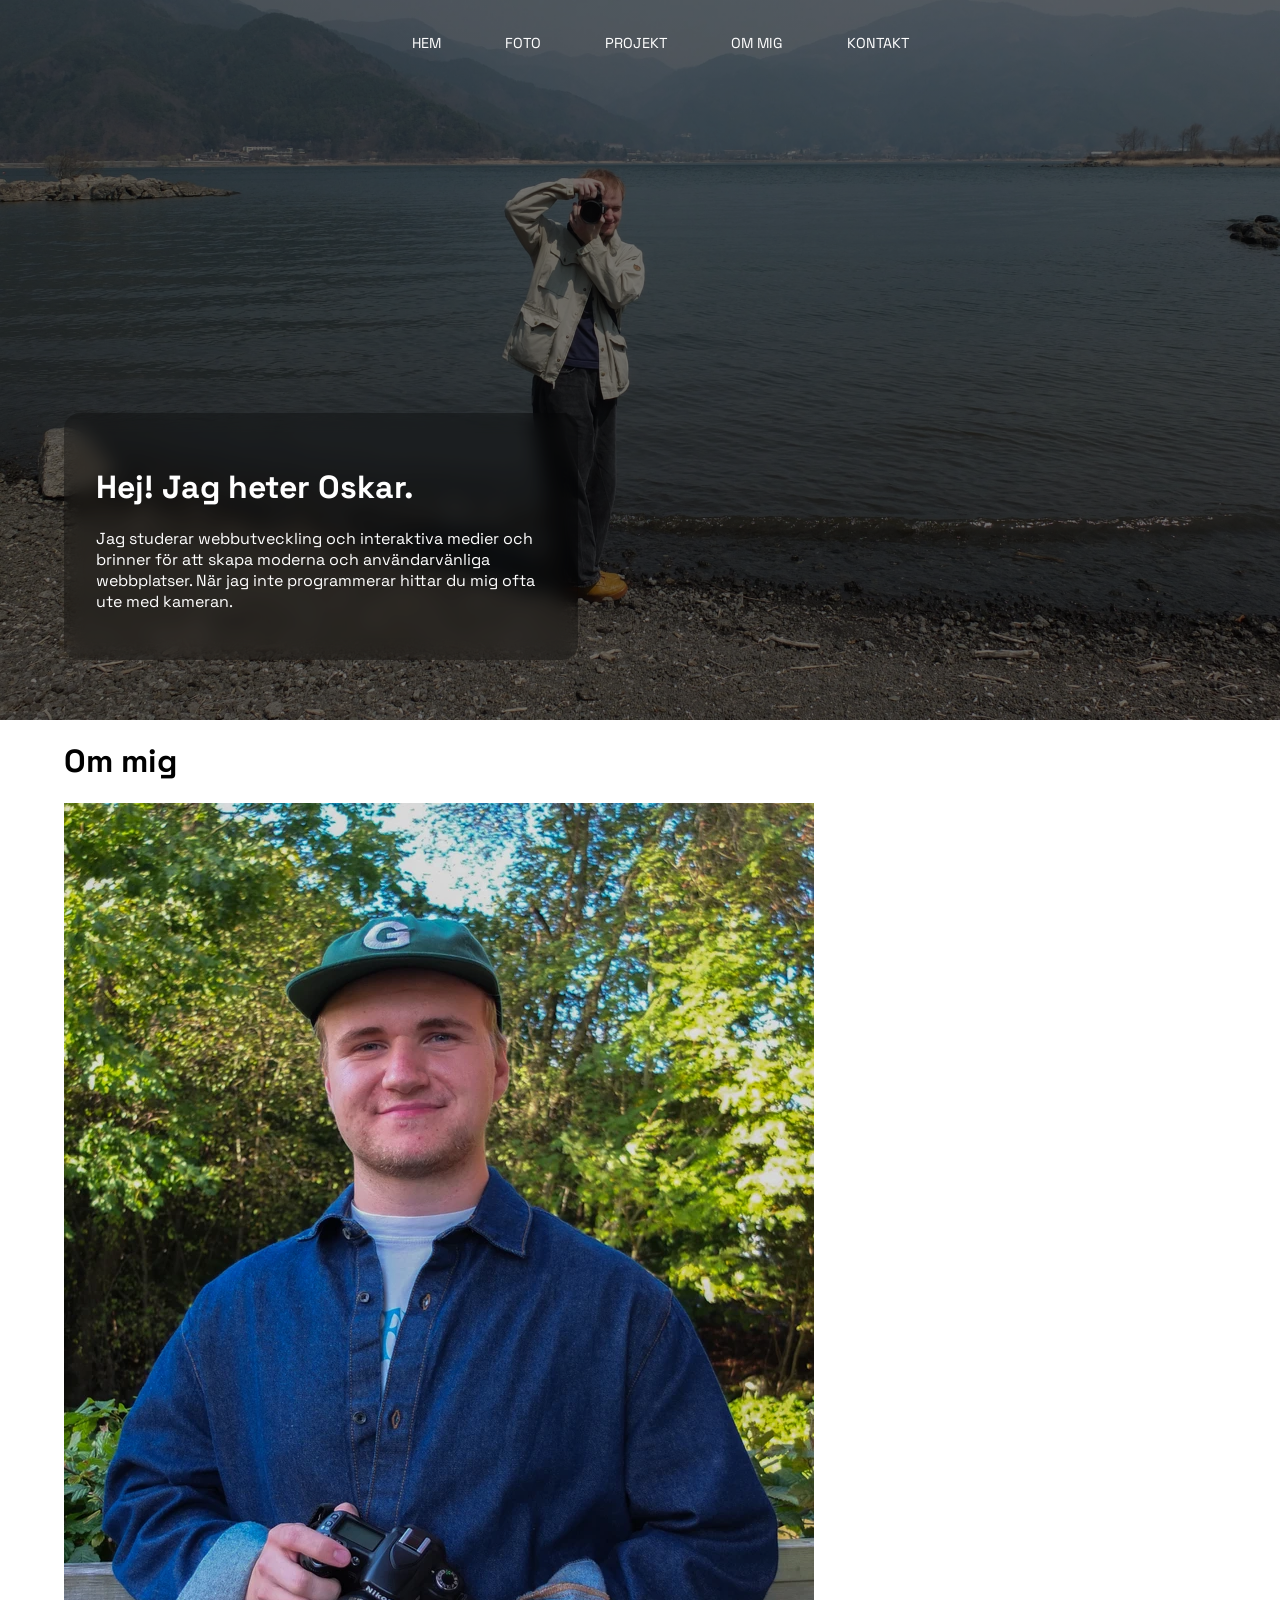
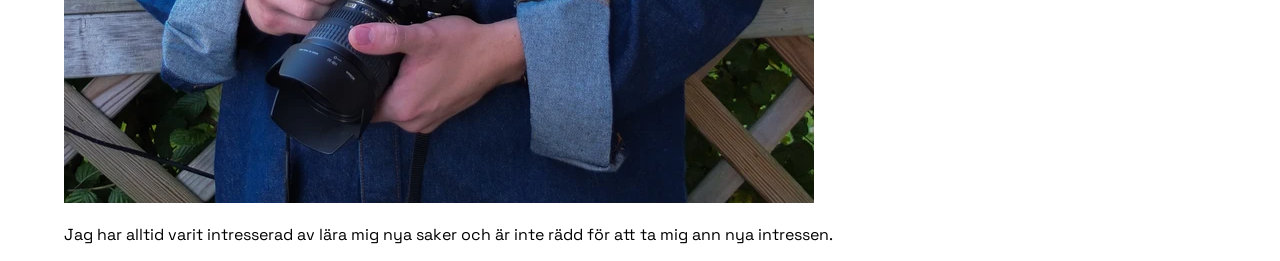
==== about.html @ db8b882b "About me page initialized" ====
<!doctype html>
<html lang="en">
  <head>
    <meta charset="UTF-8" />
    <meta name="viewport" content="width=device-width, initial-scale=1.0" />
    <title>Om mig</title>
    <link rel="stylesheet" href="css/style.css" />
    <link rel="preconnect" href="https://fonts.googleapis.com" />
    <link rel="preconnect" href="https://fonts.gstatic.com" crossorigin />
    <link
      href="https://fonts.googleapis.com/css2?family=Bitcount+Grid+Double+Ink:wght@100..900&family=Space+Grotesk:wght@300..700&display=swap"
      rel="stylesheet"
    />
    <script type="module" src="js/about/about.js"></script>
  </head>
  <body>
    <header id="about-page-bg">
      <div class="container">
        <div class="hero-text">
          <h1>Hej! Jag heter Oskar.</h1>

          <p>
            Jag studerar webbutveckling och interaktiva medier och brinner för
            att skapa moderna och användarvänliga webbplatser. När jag inte
            programmerar hittar du mig ofta ute med kameran.
          </p>
        </div>
      </div>
    </header>
    <main>
      <div id="about-me-content" class="container">
        <h1>Om mig</h1>
        <div id="about-me">
          <div id="about-me-img">
            <img src="img/about/headshot.webp" alt="Bild på Oskar" />
          </div>
          <div id="about-me-text"><p>Jag har alltid varit intresserad av lära mig nya saker och är inte rädd för att ta mig ann nya intressen. </p></div>
        </div>
      </div>
    </main>
  </body>
</html>
---- css/style.css ----
html,
body {
  margin: 0;
  padding: 0;
  font-family: "Space Grotesk", sans-serif;
}

#start-page-bg {
  margin: 0;
  background-image:
    linear-gradient(rgba(0, 0, 0, 0.35), rgba(0, 0, 0, 0.25)),
    url(../img/mainPageImg/mainHeader.webp);
  background-size: cover;
  min-height: 100vh;
  background-repeat: no-repeat;
}

#presentation {
  margin-top: 6rem;
  display: flex;
  flex-direction: column;
  color: white;
  align-items: flex-start;
}

#presentation ul {
  list-style-type: none;
  display: flex;
  flex-direction: row;
  gap: 4rem;
  padding: 0;
}

#presentation ul li a {
  color: white;
  padding: 10px;
  border: 0.1px solid white;
  text-decoration: none;
  display: inline-block;
  width: 150px;
  text-align: center;
  transition: 0.2s ease;
}

#presentation ul li a:hover {
  background-color: white;
  color: black;
}

.titles {
  display: flex;
  gap: 2rem;
  align-items: center;
}

.titles h3 {
  margin: 0;
}

#navBar {
  display: flex;
  justify-content: center;
}

#navBar ul {
  list-style-type: none;
  display: flex;
  flex-direction: row;
  margin-top: 2em;
  gap: 4rem;
}

#navBar ul li a {
  color: white;
  text-decoration: none;
  transition: 0.2s ease;
  font-size: 0.9em;
}

#navBar ul li a:hover {
  color: rgb(255, 255, 255, 0.7);
}

#personalInfo {
  height: 100vh;
  display: flex;
  flex-direction: row;
  align-items: center;
}

#personalImg,
#personalText {
  flex: 1;
}

#personalImg {
  display: flex;
  justify-content: center;
}

#personalImg img {
  width: 70%;
  height: auto;
}

#personalText {
  justify-content: center;
  display: flex;
  flex-direction: column;
}

#personalText p {
  width: 80%;
}

#personalText h1 {
  font-size: 2.5em;
}

#lnuLink {
  color: black;
}

#projectsContainer {
  height: 110vh;
}

#projects {
  display: flex;
  gap: 2rem;
}

.projectDivs {
  flex: 1;
}

.projectDivs p {
  width: 75%;
}

.projectDivs img {
  width: 100%;
}

#favoritePhotosContainer {
  height: 60vh;
}

.gallery-link {
  display: flex;
  justify-content: center;
  margin-top: 2rem;
}

.gallery-link a {
  color: black;
  text-decoration: none;
  font-weight: 600;
}

.gallery-link a:hover {
  text-decoration: underline;
}

#featuredPhotosContainer {
  display: flex;
  gap: 2rem;
  flex-wrap: wrap;
  justify-content: center;
}

#featuredPhotosContainer img {
  width: 430px;
  height: 330px;
  object-fit: cover;
  transition: transform 0.3s ease;
}

.featuredPhoto {
  display: block;
  overflow: hidden;
  position: relative;
  flex: 1;
  cursor: pointer;
}

.featuredPhoto img {
  display: block;
  transition: 0.3s;
}

.featuredPhoto:hover img {
  filter: brightness(70%);
  transform: scale(1.03);
}

.featuredPhoto span {
  position: absolute;
  bottom: 20px;
  left: 20px;
  color: white;
  opacity: 0;
  transition: 0.3s;
}

.featuredPhoto:hover span {
  opacity: 1;
}

.footerContainer {
    background: #1c1c1c;
    color: white;

    display: flex;
    flex-direction: column;
    align-items: center;

    padding: 4rem 2rem;
    margin-top: 5rem;
}

.footerContainer h2 {
    margin: 0;
    font-size: 2rem;
}

.footerContainer p {
    margin: .5rem;
    color: rgba(255,255,255,.75);
}

.footerContainer a {
    color: white;
    text-decoration: none;
    margin: .5rem 1rem;
    transition: color .2s ease;
}

.footerContainer a:hover {
    color: rgba(255,255,255,.7);
}

.footerContainer div {
    display: flex;
    gap: 2rem;
    margin: 1.5rem 0;
}

.section-title::after {
    content: "";
    display: block;
    width: 60px;
    height: 3px;
    background: #222;
    margin-top: .5rem;
}

.container {
    width: min(1500px, 90%);
    margin: 0 auto;
}

#gallery-page-bg {
  margin: 0;
  background-image:
    linear-gradient(rgba(0, 0, 0, 0.35), rgba(0, 0, 0, 0.25)),
    url(../img/galleryPreview/galleryHeader.webp);
  background-size: cover;
  min-height: 100vh;
  background-repeat: no-repeat;
}

#galleryTitleContainer {
  color: white;
  margin-top: 6rem;
}

#gallery {
  columns: 3;
  column-gap: 1.5rem;
  padding: 4rem 0;
}

.photo-card {
    position: relative;
    display: inline-block;
    width: 100%;
    margin-bottom: 2rem;
    overflow: hidden;
    cursor: pointer;
}

.photo-card img {
    width: 100%;
    height: auto;
    transition:
    transform .35s ease,
    filter .35s ease;
}

.photo-card:hover img {
    transform: scale(1.03);
    filter: brightness(.8);
}

.photo-card:hover {
    opacity: 1;
}

#lightbox {
    position: fixed;
    inset: 0;

    display: flex;
    justify-content: center;
    align-items: center;

    background: rgba(0,0,0,.85);

    opacity: 0;
    visibility: hidden;

    transition:
        opacity .3s ease,
        visibility .3s ease;
}

#lightbox.open {
    opacity: 1;
    visibility: visible;
}

#lightbox img {
    max-width: 90vw;
    max-height: 90vh;

    transform: scale(.95);

    transition: transform .35s ease;
}

#lightbox.open img {
    transform: scale(1);
}

#close {
    position: fixed;
    top: 2rem;
    right: 2rem;

    font-size: 2.5rem;
    color: white;
    cursor: pointer;
    transition: .2s;
}

#close:hover {
    transform: scale(1.15);
    opacity: .8;
}

#previous,
#next {
    position: absolute;
    top: 50%;
    transform: translateY(-50%);
    width: 55px;
    height: 55px;
    display: flex;
    justify-content: center;
    align-items: center;
    border-radius: 50%;
    color: rgb(141, 141, 141);
    font-size: 2rem;

    cursor: pointer;
}

#previous {
    left: 2rem;
}

#next {
    right: 2rem;
}

#previous:hover,
#next:hover {
  color: white;
}

#projects-page-bg nav li a {
  color: black;
}

#projects-page-bg nav li a:hover {
  color: rgba(20, 20, 20, 0.7)
}

.projects {
    padding: 4rem 0;
}

.projects-grid {
    display: grid;
    grid-template-columns: repeat(auto-fit, minmax(340px, 1fr));
    gap: 2rem;
}

.project-card {
    background: #fff;
    overflow: hidden;
    border: 1px solid #e9e9e9;
    transition: transform .3s ease, box-shadow .3s ease;
}

.project-card:hover {
    transform: translateY(-6px);
    box-shadow: 0 12px 28px rgba(0,0,0,.08);
}

.project-link {
    display: block;
    color: inherit;
    text-decoration: none;
}

.project-image {
    width: 100%;
    aspect-ratio: 16 / 10;
    object-fit: cover;
    display: block;
    transition: transform .4s ease;
}

.project-card:hover .project-image {
    transform: scale(1.03);
}

.project-content {
    padding: 1.5rem;
}

.project-header {
    display: flex;
    justify-content: space-between;
    align-items: baseline;
    gap: 1rem;
    margin-bottom: 1rem;
}

.project-header h2 {
    font-size: 1.4rem;
    margin: 0;
}

.project-header span {
    font-size: .9rem;
    color: #777;
}

.project-content p {
    line-height: 1.6;
    color: #555;
    margin-bottom: 1.5rem;
}

.project-tech {
    display: flex;
    flex-wrap: wrap;
    gap: .6rem;
    margin-bottom: 1.5rem;
}

.project-tech span {
    background: #f3f3f3;
    color: #555;
    padding: .35rem .8rem;
    border-radius: 999px;
    font-size: .85rem;
}

.project-footer {
    display: flex;
    justify-content: space-between;
    align-items: center;
    border-top: 1px solid #eee;
    padding-top: 1rem;
}

.project-footer span:first-child {
    font-size: .9rem;
    color: #777;
}

.arrow {
    font-weight: 600;
    transition: transform .25s ease;
}

.project-card:hover .arrow {
    transform: translateX(6px);
}

#project-hero {
    position: relative;
    min-height: 65vh;
    display: flex;
    align-items: flex-end;
    overflow: hidden;
}

#project-hero img {
    position: absolute;
    inset: 0;
    width: 100%;
    height: 100%;
    object-fit: cover;
}

#project-hero::after {
    content: "";
    position: absolute;
    inset: 0;
    background: linear-gradient(
        to top,
        rgba(0,0,0,.75),
        rgba(0,0,0,.15)
    );
}

.hero-content {
    position: relative;
    z-index: 2;
    max-width: 900px;
    padding: 4rem 2rem;
    color: white;
}

.hero-content span {
    display: inline-block;
    margin-bottom: .75rem;
    padding: .35rem .8rem;
    border-radius: 999px;
    background: rgba(255,255,255,.15);
    backdrop-filter: blur(8px);
    font-size: .9rem;
}

.hero-content h1 {
    font-size: clamp(2.5rem, 6vw, 4.5rem);
    margin-bottom: 1rem;
}

.hero-content p {
    max-width: 650px;
    font-size: 1.15rem;
    line-height: 1.7;
}

#project-content {
    max-width: 900px;
    margin: 5rem auto;
}

.project-section {
    margin-bottom: 4rem;
}

.project-section h2 {
    margin-bottom: 1rem;
    font-size: 2rem;
}

.project-section p {
    line-height: 1.8;
    color: #555;
}

.tech-list {
    display: flex;
    flex-wrap: wrap;
    gap: .75rem;
    margin-top: 1.5rem;
}

.tech-list span {
    padding: .5rem 1rem;
    border-radius: 999px;
    background: #f2f2f2;
    font-size: .95rem;
    transition: .25s;
}

.tech-list span:hover {
    background: #111;
    color: white;
}

.project-links {
    margin-top: 4rem;
}

.project-buttons {
    display: flex;
    gap: 1rem;
    flex-wrap: wrap;
    margin-top: 1.5rem;
}

.project-buttons a {
    display: inline-flex;
    align-items: center;
    justify-content: center;

    padding: .9rem 1.6rem;

    border: 2px solid #111;

    text-decoration: none;
    color: #111;
    font-weight: 600;

    transition: .25s;
}

.project-buttons a:hover {
    background: #111;
    color: white;
}

.feature-list {
    list-style: none;
    padding: 0;

    display: grid;
    gap: 1rem;

    margin-top: 1.5rem;
}

.feature-list li {
    padding: 1rem 1.25rem;

    border-left: 4px solid var(--accent-color);

    background: #f7f7f7;

    border-radius: .5rem;
}

.project-section a {
    color: var(--accent-color);
    text-decoration: none;
    font-weight: 600;
}

.project-section a:hover {
    text-decoration: underline;
}

.project-info {

    display: grid;
    grid-template-columns: repeat(auto-fit, minmax(180px,1fr));

    gap: 1rem;

    margin: 3rem 0;
}

.info-item {

    padding: 1.25rem;

    background: #f7f7f7;

    border-radius: 12px;
}

.info-item span {

    display: block;

    font-size: .9rem;

    color: #666;

    margin-bottom: .4rem;
}

.info-item strong {

    font-size: 1.1rem;
}

.back-link {
    position: absolute;

    top: 7rem;      /* Justera efter din navbar */
    left: 2rem;

    z-index: 20;

    color: white;
    text-decoration: none;
    font-weight: 600;

    padding: .5rem 1rem;

    background: rgba(0,0,0,.35);
    backdrop-filter: blur(8px);

    border-radius: 999px;
}

.back-link:hover {
    background: rgba(0,0,0,.55);
}

#header {
    position: absolute;
    top: 0;
    left: 0;
    width: 100%;
    z-index: 1000;
}

#about-page-bg {
  margin: 0;
  background-image:
    linear-gradient(rgba(0, 0, 0, 0.55), rgba(0, 0, 0, 0.55)),
    url(../img/about/DSCF5302_resultat.webp);
  background-size: cover;
  min-height: 80vh;
  background-repeat: no-repeat;
  background-position: center bottom;
}

.hero-text {
    position: absolute;
    color: white;
    left: 5%;
    bottom: 15rem;

    max-width: 450px;

    padding: 2rem;

    background: rgba(0,0,0,.3);
    backdrop-filter: blur(10px);

    border-radius: 1rem;
}
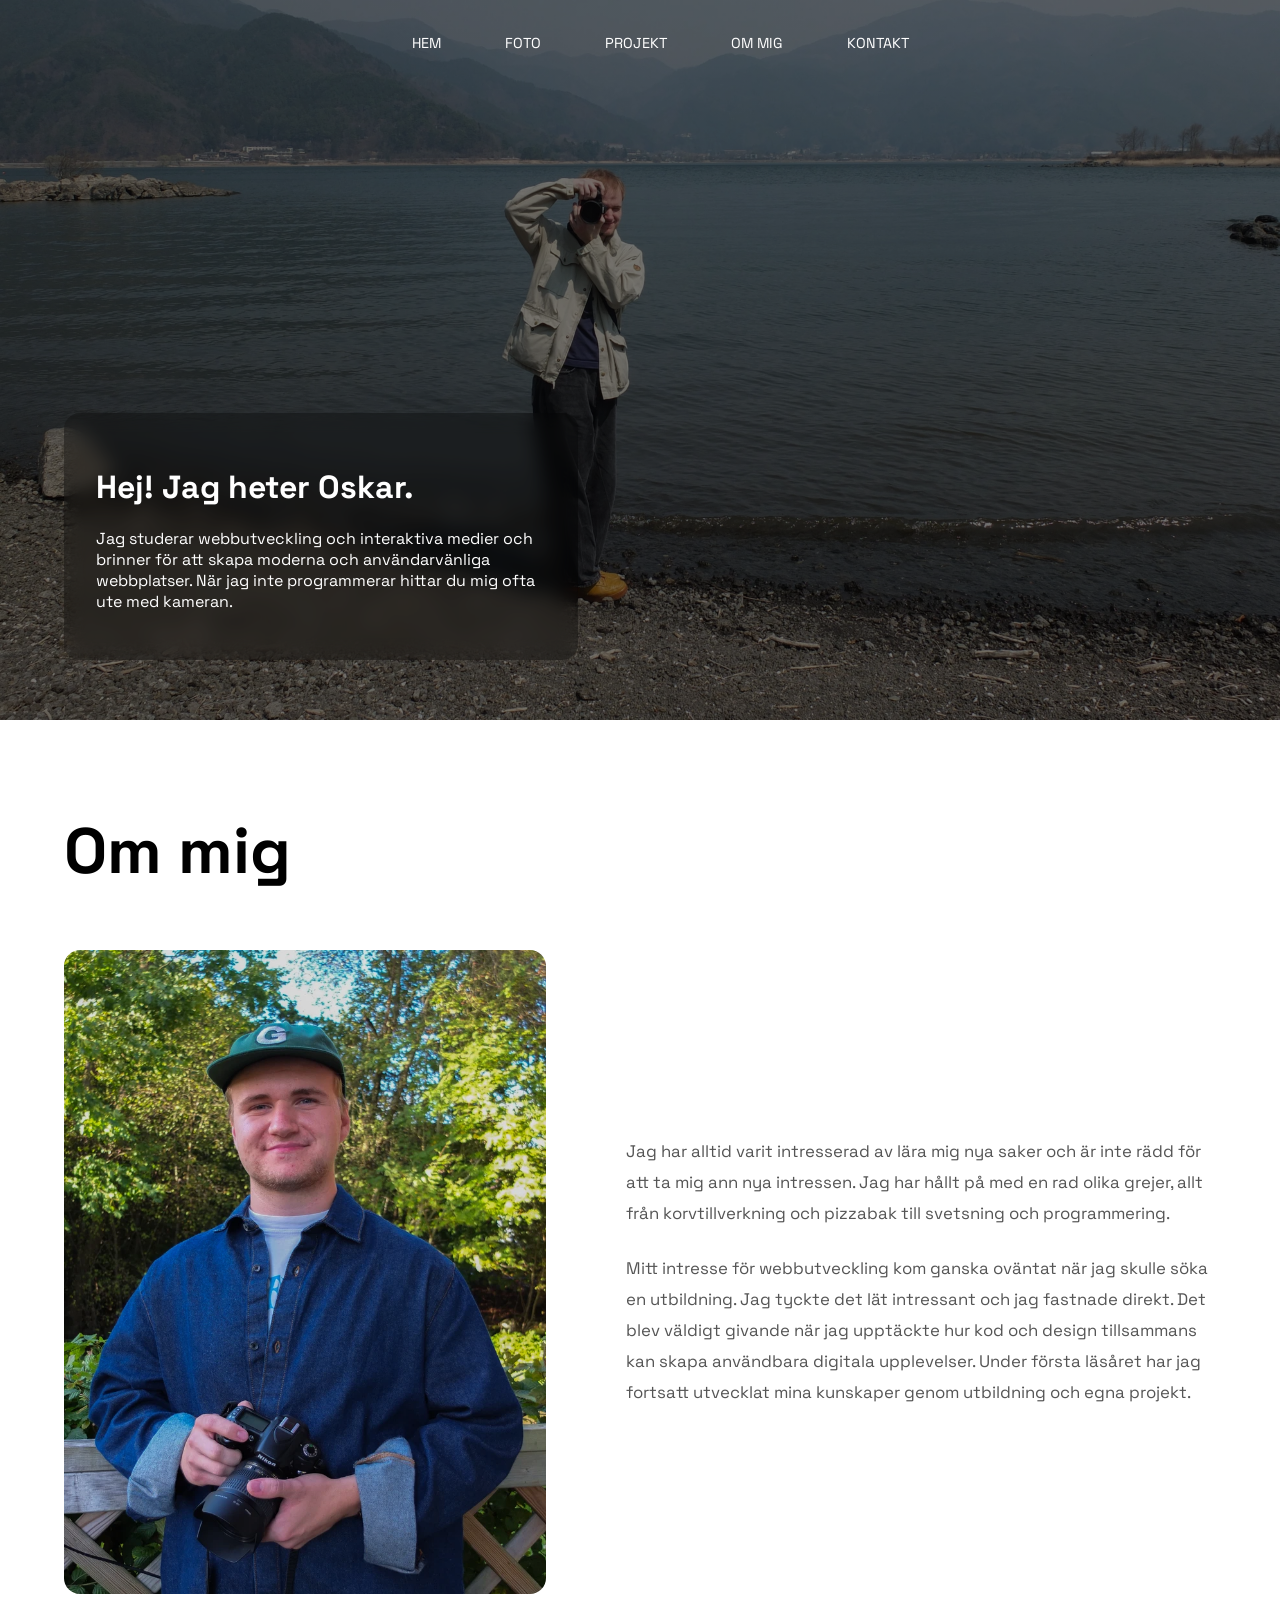
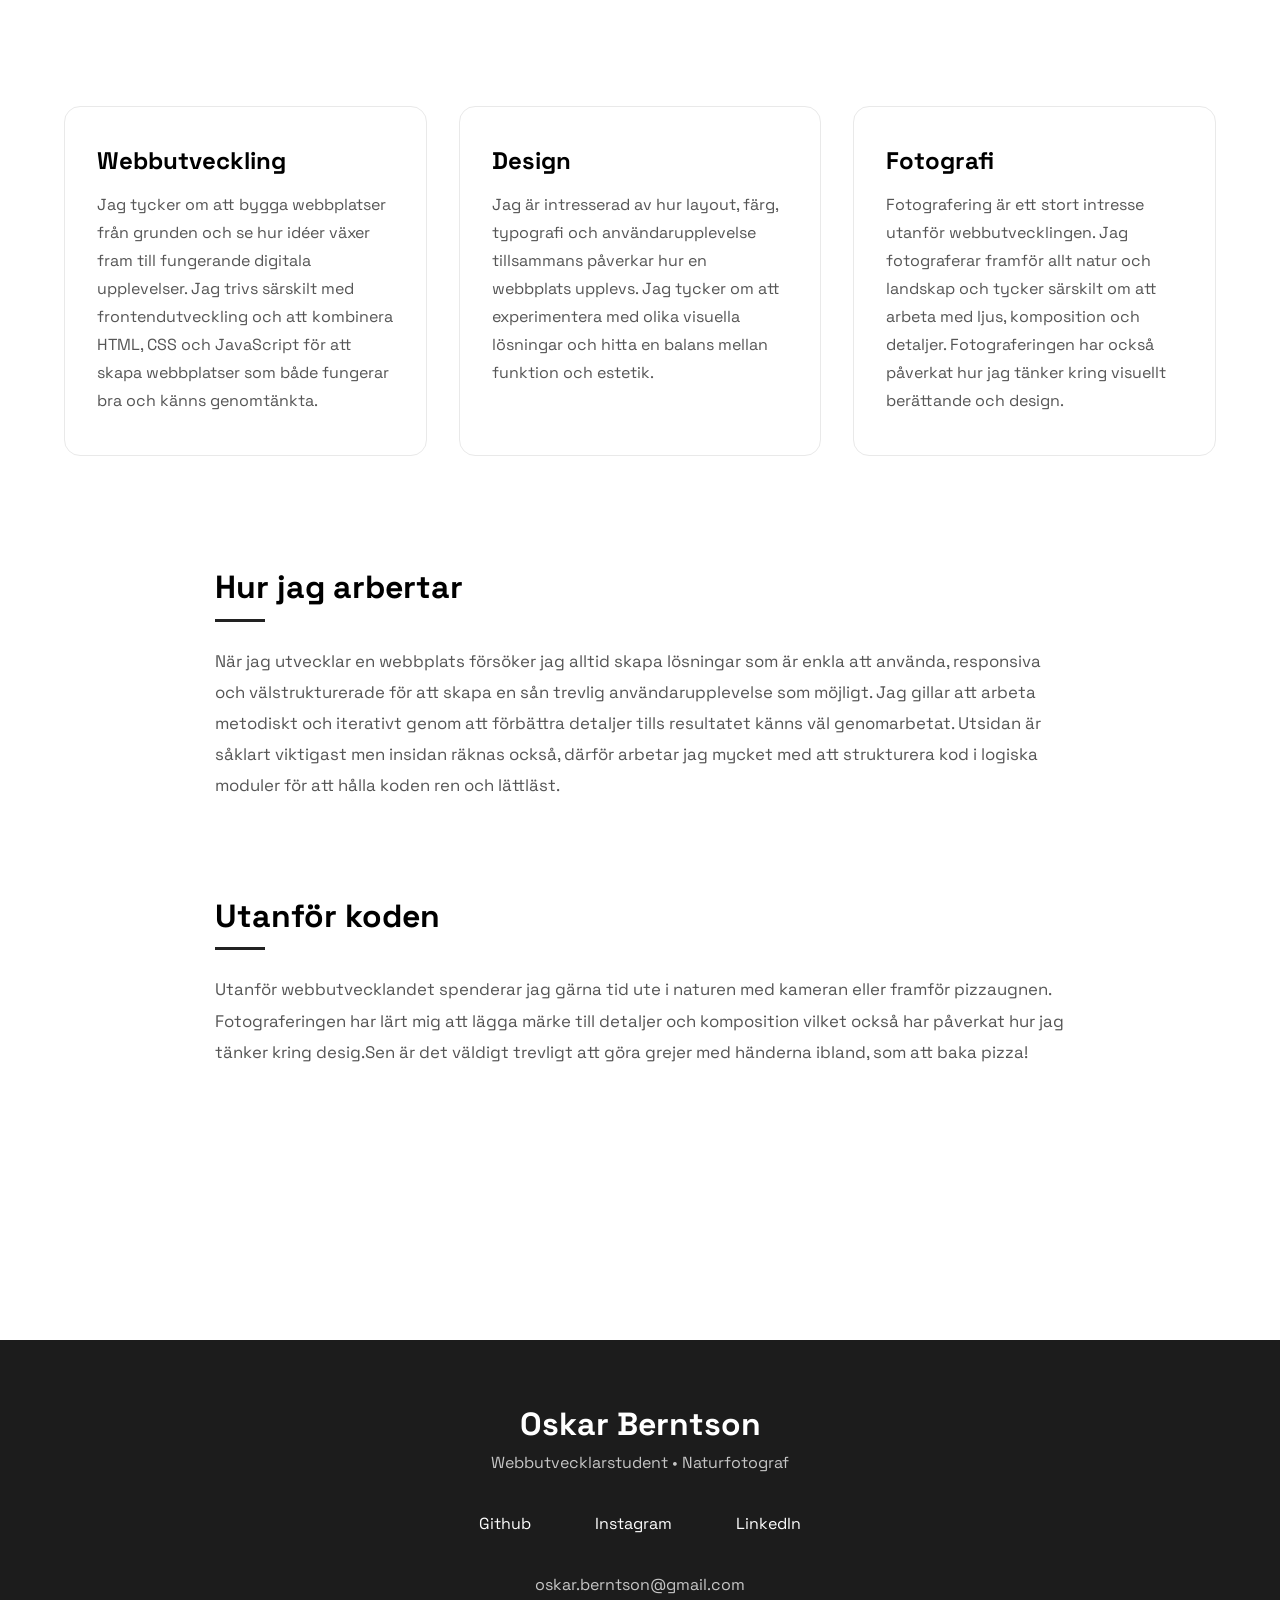
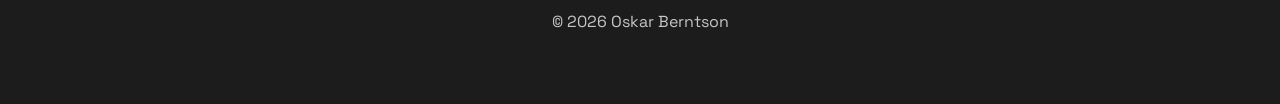
==== commit 2ce19c34: "About me page" ====
--- a/about.html
+++ b/about.html
@@ -34,9 +34,78 @@
           <div id="about-me-img">
             <img src="img/about/headshot.webp" alt="Bild på Oskar" />
           </div>
-          <div id="about-me-text"><p>Jag har alltid varit intresserad av lära mig nya saker och är inte rädd för att ta mig ann nya intressen. </p></div>
+          <div id="about-me-text">
+            <p>
+              Jag har alltid varit intresserad av lära mig nya saker och är inte
+              rädd för att ta mig ann nya intressen. Jag har hållt på med en rad
+              olika grejer, allt från korvtillverkning och pizzabak till
+              svetsning och programmering.
+            </p>
+            <p>
+              Mitt intresse för webbutveckling kom ganska oväntat när jag skulle
+              söka en utbildning. Jag tyckte det lät intressant och jag fastnade
+              direkt. Det blev väldigt givande när jag upptäckte hur kod och
+              design tillsammans kan skapa användbara digitala upplevelser.
+              Under första läsåret har jag fortsatt utvecklat mina kunskaper
+              genom utbildning och egna projekt.
+            </p>
+          </div>
+        </div>
+        <div id="about-me-cards">
+          <article class="about-me-card">
+            <h2>Webbutveckling</h2>
+            <p>
+              Jag tycker om att bygga webbplatser från grunden och se hur idéer
+              växer fram till fungerande digitala upplevelser. Jag trivs
+              särskilt med frontendutveckling och att kombinera HTML, CSS och
+              JavaScript för att skapa webbplatser som både fungerar bra och
+              känns genomtänkta.
+            </p>
+          </article>
+          <article class="about-me-card">
+            <h2>Design</h2>
+            <p>
+              Jag är intresserad av hur layout, färg, typografi och
+              användarupplevelse tillsammans påverkar hur en webbplats upplevs.
+              Jag tycker om att experimentera med olika visuella lösningar och
+              hitta en balans mellan funktion och estetik.
+            </p>
+          </article>
+          <article class="about-me-card">
+            <h2>Fotografi</h2>
+            <p>
+              Fotografering är ett stort intresse utanför webbutvecklingen. Jag
+              fotograferar framför allt natur och landskap och tycker särskilt
+              om att arbeta med ljus, komposition och detaljer. Fotograferingen
+              har också påverkat hur jag tänker kring visuellt berättande och
+              design.
+            </p>
+          </article>
+        </div>
+        <div class="about-text">
+          <h2>Hur jag arbertar</h2>
+          <p>
+            När jag utvecklar en webbplats försöker jag alltid skapa lösningar
+            som är enkla att använda, responsiva och välstrukturerade för att
+            skapa en sån trevlig användarupplevelse som möjligt. Jag gillar att
+            arbeta metodiskt och iterativt genom att förbättra detaljer tills
+            resultatet känns väl genomarbetat. Utsidan är såklart viktigast men
+            insidan räknas också, därför arbetar jag mycket med att strukturera
+            kod i logiska moduler för att hålla koden ren och lättläst.
+          </p>
+        </div>
+        <div class="about-text">
+          <h2>Utanför koden</h2>
+          <p>
+            Utanför webbutvecklandet spenderar jag gärna tid ute i naturen med
+            kameran eller framför pizzaugnen. Fotograferingen har lärt mig att
+            lägga märke till detaljer och komposition vilket också har påverkat
+            hur jag tänker kring desig.Sen är det väldigt trevligt att göra
+            grejer med händerna ibland, som att baka pizza!
+          </p>
         </div>
       </div>
     </main>
+    <footer class="footerContainer" id="footer"></footer>
   </body>
 </html>
--- a/css/style.css
+++ b/css/style.css
@@ -751,4 +751,172 @@
     backdrop-filter: blur(10px);
 
     border-radius: 1rem;
+}
+
+#about-me-content {
+    max-width: 1200px;
+    margin: 0 auto;
+    padding: 6rem 0;
+}
+
+#about-me-content > h1 {
+    font-size: clamp(2.5rem, 5vw, 4rem);
+    margin: 0 0 4rem;
+    line-height: 1.1;
+}
+
+#about-me {
+    display: grid;
+    grid-template-columns: minmax(300px, 0.9fr) minmax(300px, 1.1fr);
+
+    gap: 5rem;
+    align-items: center;
+
+    margin-bottom: 7rem;
+}
+
+#about-me-img {
+    overflow: hidden;
+    border-radius: 1rem;
+}
+
+#about-me-img img {
+    display: block;
+
+    width: 100%;
+    height: auto;
+
+    transition: transform .5s ease;
+}
+
+#about-me-img:hover img {
+    transform: scale(1.02);
+}
+
+
+#about-me-text {
+    max-width: 650px;
+}
+
+#about-me-text p {
+    margin: 0 0 1.5rem;
+
+    color: #555;
+
+    font-size: 1.05rem;
+    line-height: 1.85;
+}
+
+#about-me-text p:last-child {
+    margin-bottom: 0;
+}
+
+#about-me-cards {
+    display: grid;
+    grid-template-columns: repeat(3, 1fr);
+
+    gap: 2rem;
+
+    margin-bottom: 7rem;
+}
+
+.about-me-card {
+    position: relative;
+
+    padding: 2.5rem 2rem;
+
+    background: #fff;
+
+    border: 1px solid #e9e9e9;
+    border-radius: 1rem;
+
+    overflow: hidden;
+
+    transition:
+        transform .3s ease,
+        box-shadow .3s ease,
+        border-color .3s ease;
+}
+
+.about-me-card::before {
+    content: "";
+
+    position: absolute;
+
+    top: 0;
+    left: 0;
+
+    width: 100%;
+    height: 4px;
+
+    background: #111;
+
+    transform: scaleX(0);
+    transform-origin: left;
+
+    transition: transform .3s ease;
+}
+
+.about-me-card:hover {
+    transform: translateY(-6px);
+
+    border-color: #ddd;
+
+    box-shadow: 0 12px 30px rgba(0, 0, 0, .08);
+}
+
+.about-me-card:hover::before {
+    transform: scaleX(1);
+}
+
+.about-me-card h2 {
+    margin: 0 0 1rem;
+
+    font-size: 1.5rem;
+    line-height: 1.2;
+}
+
+.about-me-card p {
+    margin: 0;
+
+    color: #555;
+
+    line-height: 1.75;
+}
+
+.about-text {
+    max-width: 850px;
+
+    margin: 0 auto 6rem;
+}
+
+.about-text h2 {
+    position: relative;
+
+    margin: 0 0 1.5rem;
+
+    font-size: 2rem;
+    line-height: 1.2;
+}
+
+.about-text h2::after {
+    content: "";
+
+    display: block;
+
+    width: 50px;
+    height: 3px;
+
+    margin-top: .75rem;
+
+    background: #222;
+}
+
+.about-text p {
+    margin: 0;
+
+    color: #555;
+
+    font-size: 1.05rem;
+    line-height: 1.85;
 }
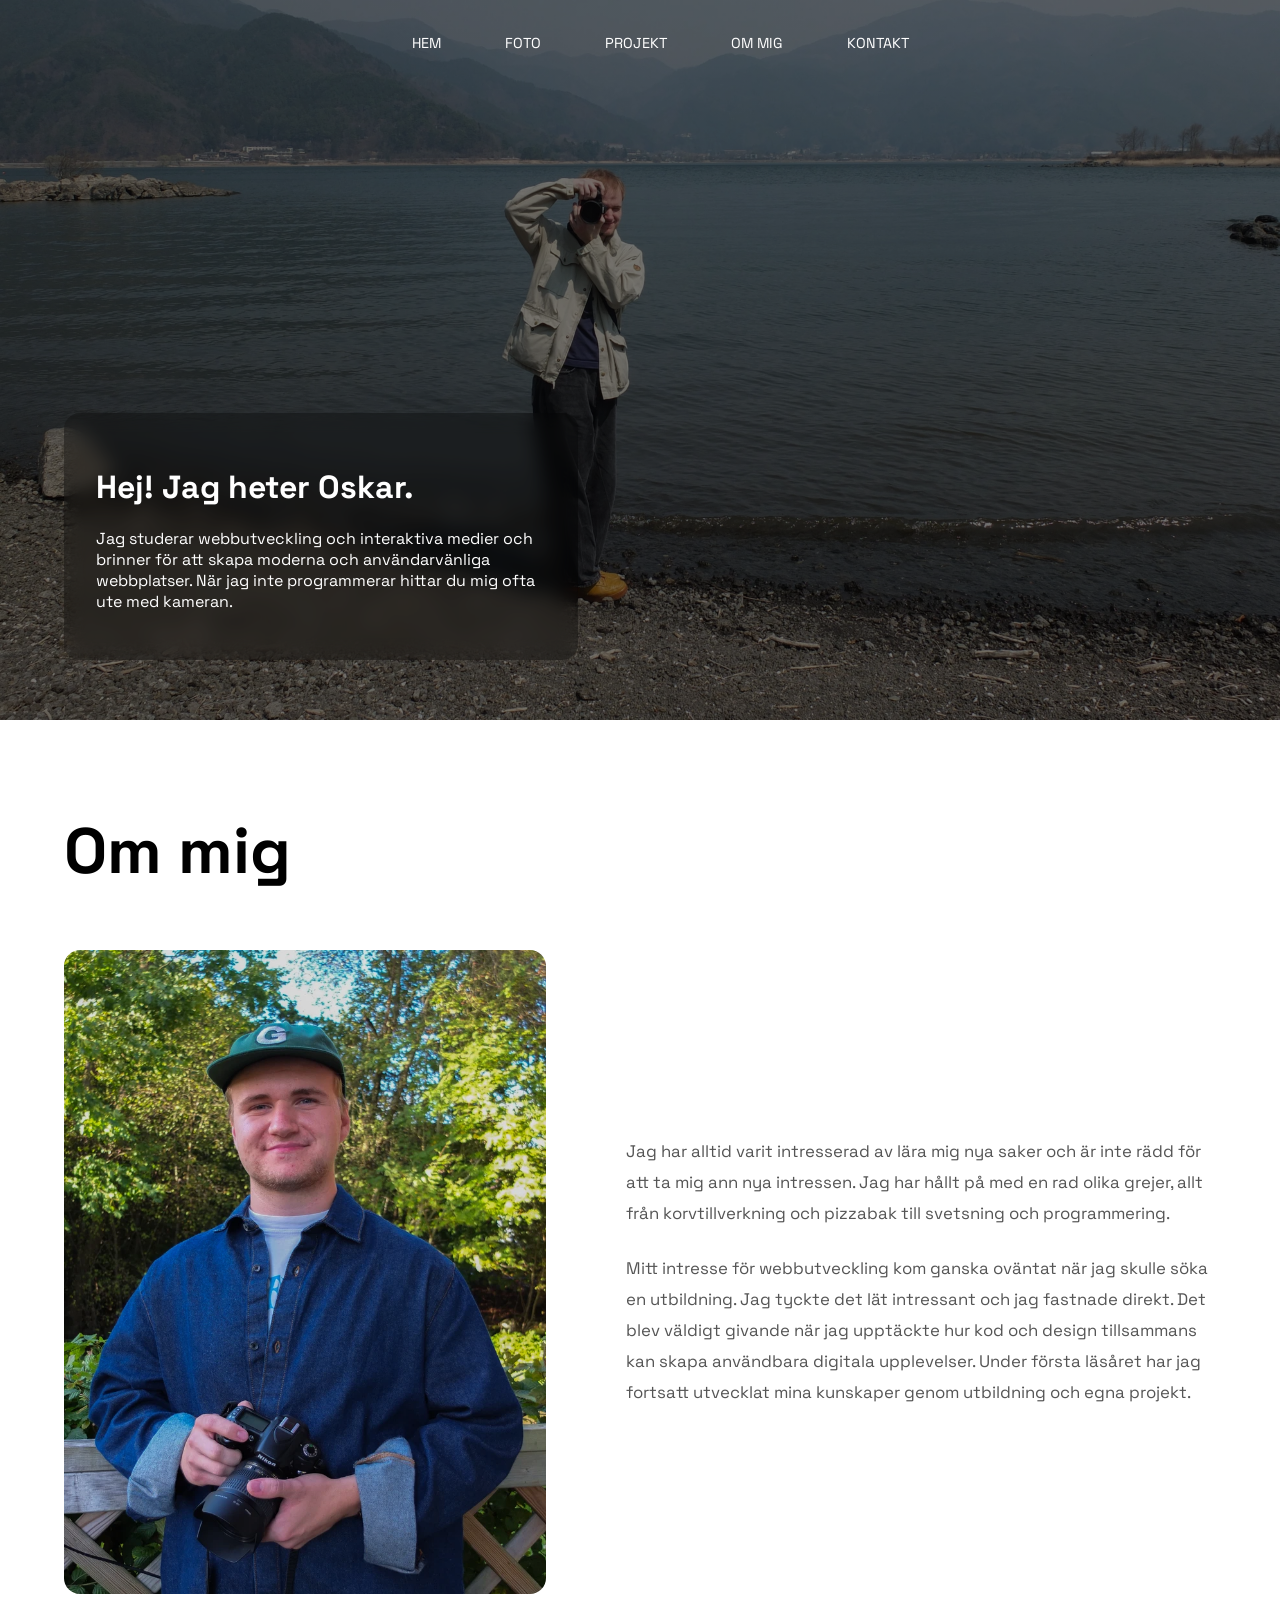
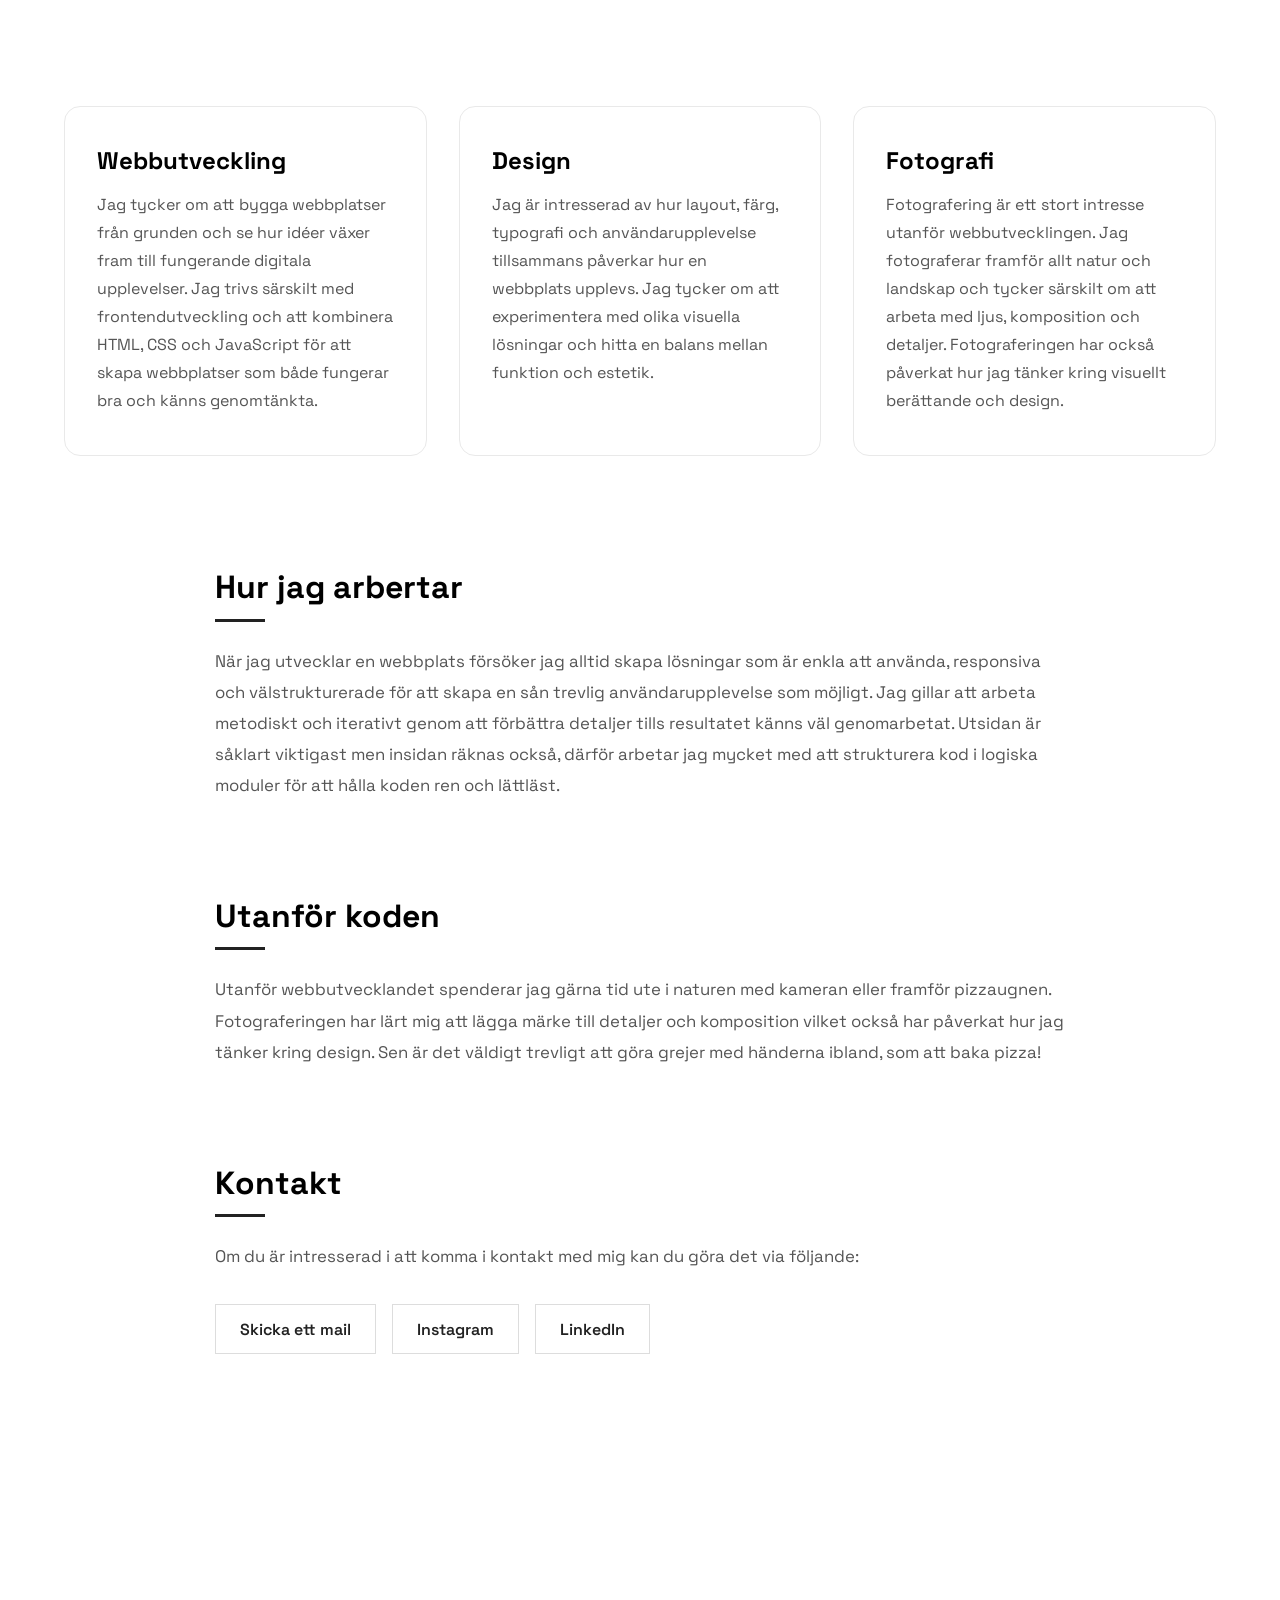
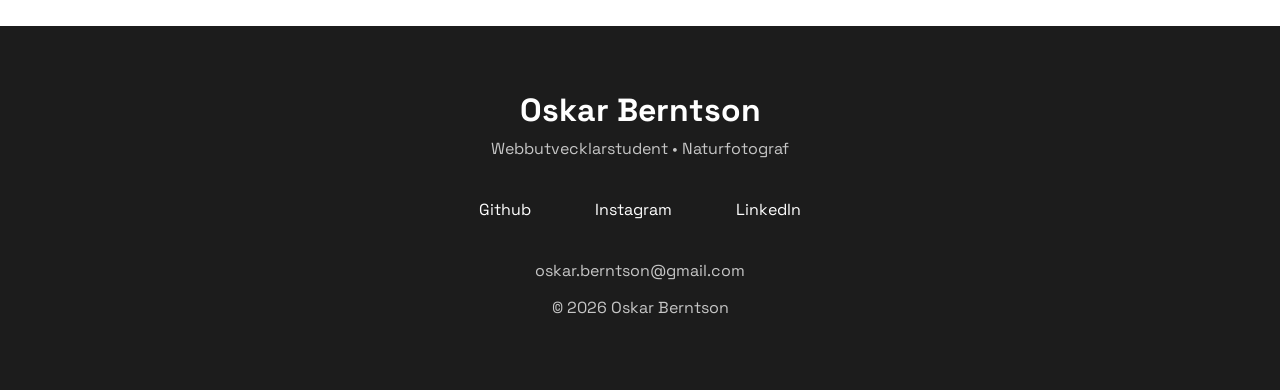
==== commit dfad7cea: "Plentiful finalizing" ====
--- a/about.html
+++ b/about.html
@@ -100,9 +100,37 @@
             Utanför webbutvecklandet spenderar jag gärna tid ute i naturen med
             kameran eller framför pizzaugnen. Fotograferingen har lärt mig att
             lägga märke till detaljer och komposition vilket också har påverkat
-            hur jag tänker kring desig.Sen är det väldigt trevligt att göra
+            hur jag tänker kring design. Sen är det väldigt trevligt att göra
             grejer med händerna ibland, som att baka pizza!
           </p>
+        </div>
+        <div class="about-text" id="contact">
+          <h2>Kontakt</h2>
+
+          <p>
+            Om du är intresserad i att komma i kontakt med mig kan du göra det
+            via följande:
+          </p>
+
+          <div class="contact-links">
+            <a href="mailto:oskar.berntson@gmail.com"> Skicka ett mail </a>
+
+            <a
+              href="https://www.instagram.com/oskrom_/"
+              target="_blank"
+              rel="noopener noreferrer"
+            >
+              Instagram
+            </a>
+
+            <a
+              href="https://www.linkedin.com/in/oskar-berntson-0b8b65374/"
+              target="_blank"
+              rel="noopener noreferrer"
+            >
+              LinkedIn
+            </a>
+          </div>
         </div>
       </div>
     </main>
--- a/css/style.css
+++ b/css/style.css
@@ -48,9 +48,10 @@
 }
 
 .titles {
-  display: flex;
-  gap: 2rem;
-  align-items: center;
+    display: flex;
+    align-items: center;
+    justify-content: center;
+    gap: 1rem;
 }
 
 .titles h3 {
@@ -82,7 +83,7 @@
 }
 
 #personalInfo {
-  height: 100vh;
+  min-height: 100vh;
   display: flex;
   flex-direction: row;
   align-items: center;
@@ -122,28 +123,72 @@
 }
 
 #projectsContainer {
-  height: 110vh;
+  padding: 6rem 0 8rem;
 }
 
 #projects {
-  display: flex;
-  gap: 2rem;
+    display: grid;
+    grid-template-columns: repeat(2, minmax(0, 500px));
+    justify-content: center;
+    gap: 2rem;
 }
 
 .projectDivs {
-  flex: 1;
+    display: block;
+
+    color: inherit;
+    text-decoration: none;
+
+    background: #fff;
+
+    border: 1px solid #e9e9e9;
+    border-radius: 1rem;
+
+    overflow: hidden;
+
+    transition:
+        transform .3s ease,
+        box-shadow .3s ease,
+        border-color .3s ease;
+}
+
+.projectDivs img {
+    display: block;
+
+    width: 100%;
+    height: auto;
+
+    transition: transform .4s ease;
+}
+
+.projectDivs h3 {
+    margin: 1.5rem 1.5rem .75rem;
+
+    color: #222;
 }
 
 .projectDivs p {
-  width: 75%;
-}
-
-.projectDivs img {
-  width: 100%;
+    margin: 0 1.5rem 1.5rem;
+
+    color: #555;
+
+    line-height: 1.6;
+}
+
+.projectDivs:hover {
+    transform: translateY(-6px);
+
+    border-color: #ccc;
+
+    box-shadow: 0 12px 30px rgba(0, 0, 0, .1);
+}
+
+.projectDivs:hover img {
+    transform: scale(1.03);
 }
 
 #favoritePhotosContainer {
-  height: 60vh;
+  padding: 6rem 0 8rem;
 }
 
 .gallery-link {
@@ -244,6 +289,11 @@
     display: flex;
     gap: 2rem;
     margin: 1.5rem 0;
+}
+
+.section-title {
+    margin-bottom: 2.5rem;
+    text-align: left;
 }
 
 .section-title::after {
@@ -403,7 +453,7 @@
 
 .projects-grid {
     display: grid;
-    grid-template-columns: repeat(auto-fit, minmax(340px, 1fr));
+    grid-template-columns: repeat(2, minmax(0, 1fr));
     gap: 2rem;
 }
 
@@ -919,4 +969,987 @@
 
     font-size: 1.05rem;
     line-height: 1.85;
+}
+
+.contact-links {
+    display: flex;
+    flex-wrap: wrap;
+    gap: 1rem;
+    margin-top: 2rem;
+}
+
+.contact-links a {
+    display: inline-flex;
+    align-items: center;
+    justify-content: center;
+
+    padding: .85rem 1.5rem;
+
+    color: #222;
+    background: #fff;
+
+    border: 1px solid #ddd;
+
+
+    text-decoration: none;
+    font-weight: 600;
+
+    transition: 
+        transform .25s ease,
+        background-color .25s ease,
+        border-color .25s ease,
+        box-shadow .25s ease;
+}
+
+.contact-links a:hover {
+    transform: translateY(-3px);
+
+    background: #f7f7f7;
+    border-color: #bbb;
+
+    box-shadow: 0 8px 20px rgba(0, 0, 0, .08);
+}
+
+/* =========================================================
+   RESPONSIVE
+========================================================= */
+
+
+/* =========================================================
+   TABLET / SMALL LAPTOP
+   901px → 701px
+========================================================= */
+
+@media (max-width: 900px) {
+
+    /* ---------- GENERAL ---------- */
+
+    .container {
+        width: min(92%, 700px);
+    }
+
+
+    /* ---------- NAVIGATION ---------- */
+
+    #navBar {
+        width: 100%;
+    }
+
+    #navBar ul {
+        gap: 2rem;
+        padding: 0 1rem;
+        margin-top: 1.5rem;
+    }
+
+
+    /* ---------- START HERO ---------- */
+
+    #start-page-bg {
+        min-height: 100svh;
+        background-position: center;
+    }
+
+    #presentation {
+        margin: 5rem 0 0;
+        padding: 0 4%;
+    }
+
+    #presentation ul {
+        gap: 1rem;
+        flex-wrap: wrap;
+    }
+
+    #presentation ul li a {
+        width: 140px;
+    }
+
+
+    /* ---------- PERSONAL INFO ---------- */
+
+    #personalInfo {
+        min-height: auto;
+        padding: 6rem 0;
+
+        flex-direction: column;
+        gap: 3rem;
+    }
+
+    #personalImg,
+    #personalText {
+        width: 100%;
+    }
+
+    #personalImg img {
+        width: min(70%, 500px);
+    }
+
+    #personalText {
+        align-items: flex-start;
+    }
+
+    #personalText p {
+        width: 100%;
+    }
+
+
+    /* ---------- FEATURED PROJECTS ---------- */
+
+    #projectsContainer {
+        padding: 5rem 0 7rem;
+    }
+
+    #projects {
+        grid-template-columns: repeat(2, minmax(0, 1fr));
+        gap: 1.5rem;
+    }
+
+
+    /* ---------- FEATURED PHOTOS ---------- */
+
+    #favoritePhotosContainer {
+        height: auto;
+        padding: 5rem 0 7rem;
+    }
+
+    #featuredPhotosContainer {
+        gap: 1.5rem;
+    }
+
+    #featuredPhotosContainer .featuredPhoto {
+        flex: 1 1 calc(50% - 1.5rem);
+    }
+
+    #featuredPhotosContainer img {
+        width: 100%;
+        height: auto;
+        aspect-ratio: 4 / 3;
+        object-fit: cover;
+    }
+
+
+    /* ---------- GALLERY ---------- */
+
+    #gallery {
+        columns: 2;
+        column-gap: 1rem;
+        padding: 3rem 0;
+    }
+
+    .photo-card {
+        margin-bottom: 1rem;
+    }
+
+
+    /* ---------- GALLERY HERO ---------- */
+
+    #gallery-page-bg {
+        min-height: 70svh;
+        background-position: center;
+    }
+
+    #galleryTitleContainer {
+        margin-top: 5rem;
+    }
+
+
+    /* ---------- PROJECT LIST PAGE ---------- */
+
+    .projects {
+        padding: 4rem 0;
+    }
+
+    .projects-grid {
+        grid-template-columns: repeat(2, minmax(0, 1fr));
+        gap: 1.5rem;
+    }
+
+    .project-content {
+        padding: 1.25rem;
+    }
+
+    .project-header {
+        align-items: flex-start;
+    }
+
+
+    /* ---------- INDIVIDUAL PROJECT ---------- */
+
+    #project-hero {
+        min-height: 70svh;
+    }
+
+    .hero-content {
+        width: 100%;
+        box-sizing: border-box;
+        padding: 3rem 5%;
+    }
+
+    .hero-content h1 {
+        font-size: clamp(2.5rem, 7vw, 4rem);
+    }
+
+    .hero-content p {
+        max-width: 600px;
+    }
+
+    #project-content {
+        width: 90%;
+        margin: 4rem auto;
+    }
+
+    .project-section {
+        margin-bottom: 3.5rem;
+    }
+
+    .project-info {
+        grid-template-columns: repeat(3, 1fr);
+    }
+
+
+    /* ---------- BACK LINK ---------- */
+
+    .back-link {
+        top: 6rem;
+        left: 5%;
+    }
+
+
+    /* ---------- ABOUT HERO ---------- */
+
+    #about-page-bg {
+        min-height: 75svh;
+        background-position: center center;
+    }
+
+    .hero-text {
+        left: 5%;
+        right: 5%;
+        bottom: 15rem;
+
+        max-width: none;
+        box-sizing: border-box;
+    }
+
+
+    /* ---------- ABOUT ---------- */
+
+    #about-me-content {
+        width: 90%;
+        padding: 5rem 0;
+    }
+
+    #about-me {
+        grid-template-columns: 1fr;
+        gap: 3rem;
+        margin-bottom: 5rem;
+    }
+
+    #about-me-img {
+        width: min(100%, 600px);
+    }
+
+    #about-me-text {
+        max-width: 700px;
+    }
+
+    #about-me-cards {
+        grid-template-columns: 1fr;
+        gap: 1.5rem;
+        margin-bottom: 5rem;
+    }
+
+
+    /* ---------- CONTACT ---------- */
+
+    .contact-links {
+        gap: .75rem;
+    }
+}
+
+
+/* =========================================================
+   MOBILE
+   700px → 481px
+========================================================= */
+
+@media (max-width: 700px) {
+
+    /* ---------- GENERAL ---------- */
+
+    html,
+    body {
+        max-width: 100%;
+        overflow-x: hidden;
+    }
+
+    .container {
+        width: 90%;
+    }
+
+
+    /* ---------- NAVIGATION ---------- */
+
+    #navBar {
+        justify-content: center;
+    }
+
+    #navBar ul {
+        width: 100%;
+        box-sizing: border-box;
+
+        justify-content: center;
+        flex-wrap: wrap;
+
+        gap: .75rem 1.25rem;
+
+        margin: 1rem 0 0;
+        padding: 0 1rem;
+    }
+
+    #navBar ul li a {
+        font-size: .85rem;
+    }
+
+
+    /* ---------- START HERO ---------- */
+
+    #start-page-bg {
+        min-height: 100svh;
+        background-position: center center;
+    }
+
+    #presentation {
+        margin-top: 4rem;
+        padding: 0 5%;
+    }
+
+    #presentation h1 {
+        font-size: clamp(2rem, 9vw, 3rem);
+        line-height: 1.1;
+    }
+
+    #presentation ul {
+        width: 100%;
+        flex-direction: column;
+        gap: .75rem;
+    }
+
+    #presentation ul li,
+    #presentation ul li a {
+        width: 100%;
+        box-sizing: border-box;
+    }
+
+
+    /* ---------- PERSONAL INFO ---------- */
+
+    #personalInfo {
+        padding: 5rem 0;
+
+        flex-direction: column;
+        align-items: stretch;
+
+        gap: 2.5rem;
+    }
+
+    #personalImg {
+        width: 100%;
+    }
+
+    #personalImg img {
+        width: 100%;
+        max-width: 500px;
+    }
+
+    #personalText {
+        width: 100%;
+    }
+
+    #personalText h1 {
+        font-size: 2rem;
+    }
+
+    #personalText p {
+        width: 100%;
+        line-height: 1.7;
+    }
+
+
+    /* ---------- SECTION TITLES ---------- */
+
+    .section-title {
+        font-size: clamp(1.8rem, 8vw, 2.5rem);
+        margin-bottom: 2rem;
+    }
+
+
+    /* ---------- FEATURED PROJECTS ---------- */
+
+    #projectsContainer {
+        padding: 4rem 0 6rem;
+    }
+
+    #projects {
+        grid-template-columns: 1fr;
+        gap: 1.5rem;
+    }
+
+    .projectDivs h3 {
+        font-size: 1.25rem;
+    }
+
+    .projectDivs p {
+        font-size: .95rem;
+    }
+
+
+    /* ---------- FEATURED PHOTOS ---------- */
+
+    #favoritePhotosContainer {
+        padding: 4rem 0 6rem;
+    }
+
+    #featuredPhotosContainer {
+        flex-direction: column;
+        gap: 1rem;
+    }
+
+    #featuredPhotosContainer .featuredPhoto {
+        width: 100%;
+        flex: none;
+    }
+
+    #featuredPhotosContainer img {
+        width: 100%;
+        height: auto;
+        aspect-ratio: 4 / 3;
+        object-fit: cover;
+    }
+
+    .gallery-link {
+        margin-top: 1.5rem;
+    }
+
+
+    /* ---------- GALLERY ---------- */
+
+    #gallery-page-bg {
+        min-height: 65svh;
+    }
+
+    #galleryTitleContainer {
+        width: 90%;
+        margin-top: 4rem;
+    }
+
+    #galleryTitleContainer h1 {
+        font-size: clamp(2rem, 10vw, 3rem);
+        line-height: 1.1;
+    }
+
+    #galleryTitleContainer h3 {
+        font-size: 1rem;
+        line-height: 1.5;
+    }
+
+    #gallery {
+        columns: 1;
+        padding: 2rem 5%;
+    }
+
+    .photo-card {
+        margin-bottom: 1rem;
+    }
+
+
+    /* ---------- PROJECT LIST ---------- */
+
+    .projects {
+        padding: 3rem 0 5rem;
+    }
+
+    .projects-grid {
+        grid-template-columns: 1fr;
+        gap: 1.5rem;
+    }
+
+    .project-card {
+        width: 100%;
+    }
+
+    .project-content {
+        padding: 1.25rem;
+    }
+
+    .project-header {
+        display: block;
+        margin-bottom: .75rem;
+    }
+
+    .project-header h2 {
+        font-size: 1.3rem;
+    }
+
+    .project-header span {
+        display: block;
+        margin-top: .4rem;
+    }
+
+    .project-content p {
+        font-size: .95rem;
+        line-height: 1.65;
+    }
+
+    .project-tech {
+        gap: .5rem;
+    }
+
+    .project-tech span {
+        font-size: .8rem;
+        padding: .3rem .65rem;
+    }
+
+    .project-footer {
+        gap: 1rem;
+    }
+
+
+    /* ---------- INDIVIDUAL PROJECT HERO ---------- */
+
+    #project-hero {
+        min-height: 70svh;
+        align-items: flex-end;
+    }
+
+    #project-hero img {
+        object-position: center center;
+    }
+
+    .hero-content {
+        padding: 3rem 5% 2.5rem;
+    }
+
+    .hero-content span {
+        font-size: .8rem;
+    }
+
+    .hero-content h1 {
+        font-size: clamp(2.2rem, 10vw, 3.5rem);
+        line-height: 1.05;
+        margin: .5rem 0 1rem;
+    }
+
+    .hero-content p {
+        font-size: 1rem;
+        line-height: 1.6;
+    }
+
+
+    /* ---------- BACK LINK ---------- */
+
+    .back-link {
+        top: 5.5rem;
+        left: 5%;
+
+        padding: .5rem .8rem;
+
+        font-size: .85rem;
+    }
+
+
+    /* ---------- PROJECT CONTENT ---------- */
+
+    #project-content {
+        width: 90%;
+        margin: 3.5rem auto;
+    }
+
+    .project-section {
+        margin-bottom: 3rem;
+    }
+
+    .project-section h2 {
+        font-size: 1.6rem;
+        line-height: 1.2;
+    }
+
+    .project-section p {
+        font-size: 1rem;
+        line-height: 1.75;
+    }
+
+
+    /* ---------- PROJECT INFO ---------- */
+
+    .project-info {
+        grid-template-columns: 1fr;
+        gap: .75rem;
+
+        margin: 2rem 0 3rem;
+    }
+
+    .info-item {
+        padding: 1rem;
+    }
+
+
+    /* ---------- FEATURES ---------- */
+
+    .feature-list {
+        gap: .75rem;
+    }
+
+    .feature-list li {
+        padding: .9rem 1rem;
+    }
+
+
+    /* ---------- TECHNOLOGIES ---------- */
+
+    .tech-list {
+        gap: .5rem;
+    }
+
+    .tech-list span {
+        padding: .45rem .8rem;
+        font-size: .85rem;
+    }
+
+
+    /* ---------- PROJECT BUTTONS ---------- */
+
+    .project-buttons {
+        flex-direction: column;
+        gap: .75rem;
+    }
+
+    .project-buttons a {
+        width: 100%;
+        box-sizing: border-box;
+        padding: .85rem 1rem;
+    }
+
+
+    /* ---------- ABOUT HERO ---------- */
+
+    #about-page-bg {
+        min-height: 75svh;
+        background-position: center center;
+    }
+
+    .hero-text {
+        position: absolute;
+
+        left: 5%;
+        right: 5%;
+        bottom: 15rem;
+
+        max-width: none;
+
+        padding: 1.25rem;
+    }
+
+    .hero-text h1 {
+        font-size: 2rem;
+        line-height: 1.1;
+    }
+
+    .hero-text p {
+        font-size: .95rem;
+        line-height: 1.6;
+    }
+
+
+    /* ---------- ABOUT CONTENT ---------- */
+
+    #about-me-content {
+        width: 90%;
+        padding: 4rem 0;
+    }
+
+    #about-me-content > h1 {
+        font-size: clamp(2.2rem, 10vw, 3rem);
+        margin-bottom: 2.5rem;
+    }
+
+    #about-me {
+        gap: 2rem;
+        margin-bottom: 4rem;
+    }
+
+    #about-me-img {
+        width: 100%;
+    }
+
+    #about-me-img img {
+        width: 100%;
+        height: auto;
+    }
+
+    #about-me-text p,
+    .about-text p {
+        font-size: 1rem;
+        line-height: 1.75;
+    }
+
+
+    /* ---------- ABOUT CARDS ---------- */
+
+    #about-me-cards {
+        grid-template-columns: 1fr;
+        gap: 1rem;
+        margin-bottom: 4rem;
+    }
+
+    .about-me-card {
+        padding: 1.5rem;
+    }
+
+    .about-me-card h2 {
+        font-size: 1.3rem;
+    }
+
+    .about-me-card p {
+        font-size: .95rem;
+        line-height: 1.7;
+    }
+
+
+    /* ---------- ABOUT TEXT ---------- */
+
+    .about-text {
+        max-width: none;
+        margin-bottom: 4rem;
+    }
+
+    .about-text h2 {
+        font-size: 1.7rem;
+    }
+
+
+    /* ---------- CONTACT ---------- */
+
+    .contact-links {
+        flex-direction: column;
+        gap: .75rem;
+    }
+
+    .contact-links a {
+        width: 100%;
+        box-sizing: border-box;
+    }
+
+
+    /* ---------- FOOTER ---------- */
+
+    .footerContainer {
+        padding: 3rem 5%;
+        margin-top: 3rem;
+        text-align: center;
+    }
+
+    .footerContainer h2 {
+        font-size: 1.6rem;
+    }
+
+    .footerContainer div {
+        flex-wrap: wrap;
+        justify-content: center;
+        gap: .5rem;
+    }
+
+    .footerContainer a {
+        margin: .4rem .75rem;
+    }
+}
+
+
+/* =========================================================
+   SMALL PHONES
+   480px and below
+========================================================= */
+
+@media (max-width: 480px) {
+
+    .container {
+        width: 92%;
+    }
+
+
+    /* ---------- NAV ---------- */
+
+    #navBar ul {
+        gap: .6rem .9rem;
+    }
+
+    #navBar ul li a {
+        font-size: .8rem;
+    }
+
+
+    /* ---------- START HERO ---------- */
+
+    #presentation {
+        padding: 0 4%;
+    }
+
+    #presentation h1 {
+        font-size: 2rem;
+    }
+
+
+    /* ---------- PERSONAL ---------- */
+
+    #personalInfo {
+        padding: 4rem 0;
+    }
+
+    #personalText h1 {
+        font-size: 1.8rem;
+    }
+
+
+    /* ---------- PROJECT CARDS ---------- */
+
+    .projectDivs h3 {
+        font-size: 1.15rem;
+    }
+
+    .projectDivs p {
+        line-height: 1.55;
+    }
+
+
+    /* ---------- GALLERY ---------- */
+
+    #gallery {
+        padding-left: 4%;
+        padding-right: 4%;
+    }
+
+
+    /* ---------- PROJECT HERO ---------- */
+
+    #project-hero {
+        min-height: 72svh;
+    }
+
+    .hero-content {
+        padding-left: 4%;
+        padding-right: 4%;
+    }
+
+    .hero-content h1 {
+        font-size: 2.2rem;
+    }
+
+    .hero-content p {
+        font-size: .95rem;
+    }
+
+    .back-link {
+        left: 4%;
+        top: 5rem;
+    }
+
+
+    /* ---------- ABOUT HERO ---------- */
+
+    #about-page-bg {
+        min-height: 75svh;
+    }
+
+    .hero-text {
+        left: 5%;
+        right: 5%;
+        bottom: 15rem;
+        width: auto;
+        box-sizing: border-box;
+    }
+
+    .hero-text h1 {
+        font-size: 1.7rem;
+    }
+
+    .hero-text p {
+        font-size: .9rem;
+    }
+
+
+    /* ---------- ABOUT ---------- */
+
+    #about-me-content {
+        width: 92%;
+        padding: 3.5rem 0;
+    }
+
+    #about-me-content > h1 {
+        font-size: 2.2rem;
+    }
+
+    .about-me-card {
+        padding: 1.25rem;
+    }
+
+    .about-me-card h2 {
+        font-size: 1.2rem;
+    }
+
+    .about-text h2 {
+        font-size: 1.5rem;
+    }
+
+
+    /* ---------- FOOTER ---------- */
+
+    .footerContainer {
+        padding: 2.5rem 4%;
+    }
+}
+
+
+/* =========================================================
+   VERY SMALL PHONES
+   360px and below
+========================================================= */
+
+@media (max-width: 360px) {
+
+    #navBar ul {
+        gap: .5rem .75rem;
+    }
+
+    #navBar ul li a {
+        font-size: .75rem;
+    }
+
+    #presentation h1 {
+        font-size: 1.8rem;
+    }
+
+    .hero-content h1 {
+        font-size: 2rem;
+    }
+
+    #about-me-content > h1 {
+        font-size: 2rem;
+    }
+
+    .project-content {
+        padding: 1rem;
+    }
+
+    .project-tech span {
+        font-size: .75rem;
+    }
+}
+
+@media (max-width: 500px) {
+    .titles {
+        gap: .5rem;
+    }
+
+    .titles h3 {
+        font-size: .95rem;
+    }
 }
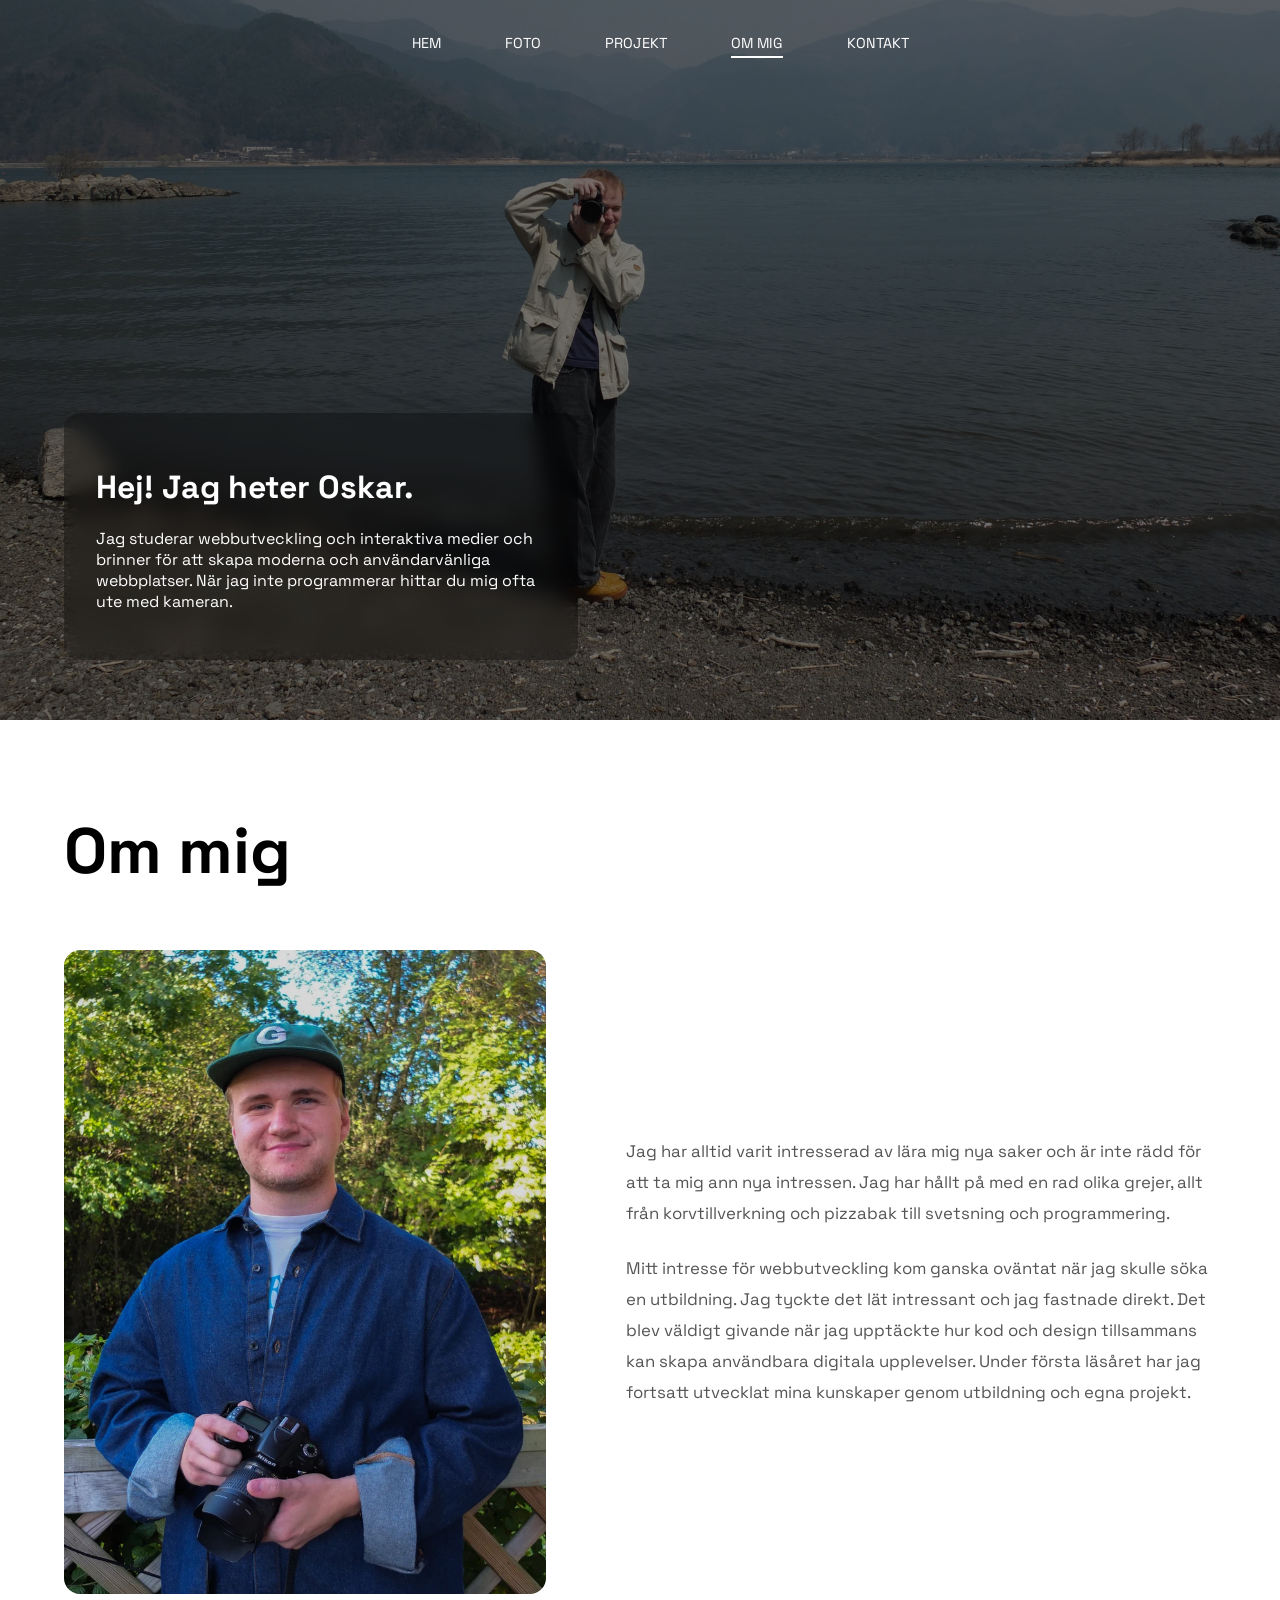
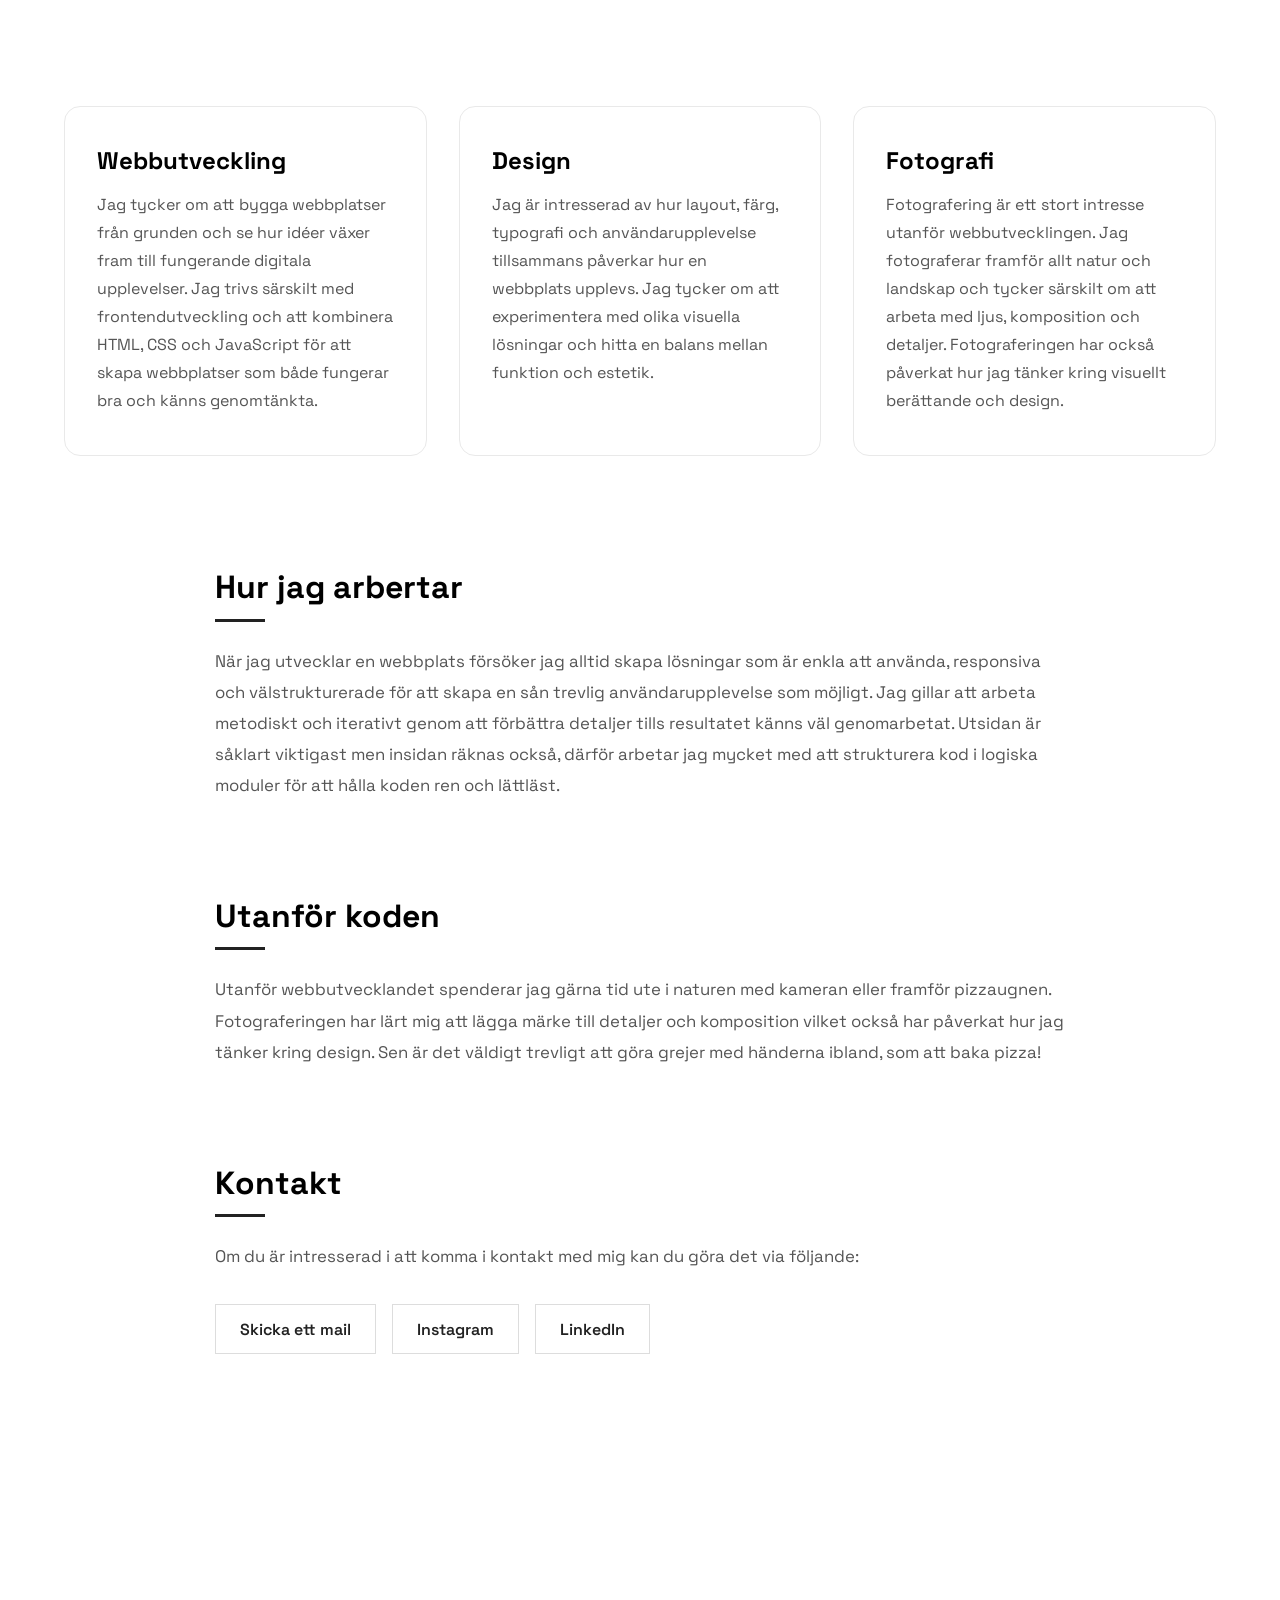
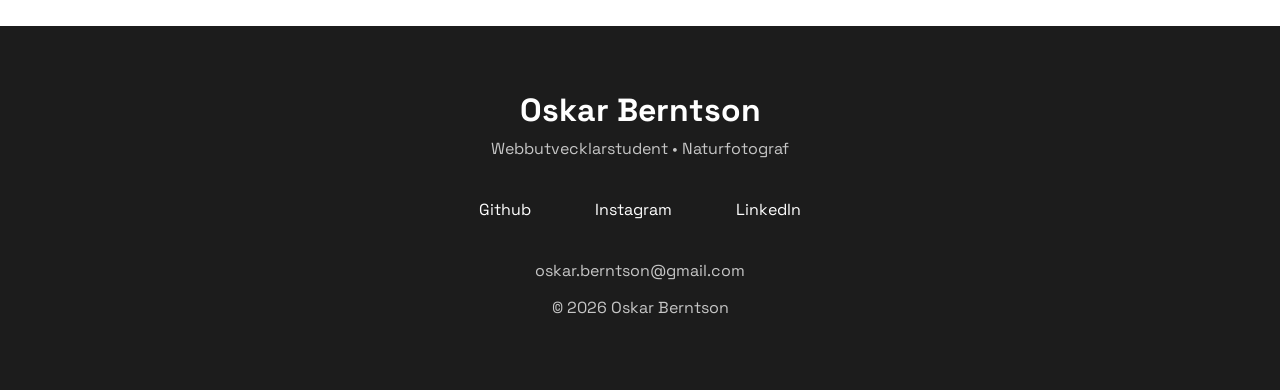
==== commit 7339d9c9: "Add favicon and active links" ====
--- a/about.html
+++ b/about.html
@@ -11,6 +11,19 @@
       href="https://fonts.googleapis.com/css2?family=Bitcount+Grid+Double+Ink:wght@100..900&family=Space+Grotesk:wght@300..700&display=swap"
       rel="stylesheet"
     />
+    <link rel="icon" type="image/svg+xml" href="img/favicon/favicon.svg" />
+    <link
+      rel="icon"
+      type="image/png"
+      sizes="96x96"
+      href="img/favicon/favicon-96x96.png"
+    />
+    <link
+      rel="apple-touch-icon"
+      sizes="180x180"
+      href="img/favicon/apple-touch-icon.png"
+    />
+    <link rel="icon" href="img/favicon/favicon.ico" />
     <script type="module" src="js/about/about.js"></script>
   </head>
   <body>
--- a/css/style.css
+++ b/css/style.css
@@ -1010,6 +1010,33 @@
     box-shadow: 0 8px 20px rgba(0, 0, 0, .08);
 }
 
+#navBar a {
+    position: relative;
+}
+
+#navBar a::after {
+    content: "";
+    position: absolute;
+    left: 0;
+    bottom: -6px;
+    width: 100%;
+    height: 2px;
+
+    background-color: currentColor;
+
+    transform: scaleX(0);
+    transform-origin: center;
+    transition: transform 0.25s ease;
+}
+
+#navBar a.active::after {
+    transform: scaleX(1);
+}
+
+#navBar a:hover::after {
+    transform: scaleX(1);
+}
+
 /* =========================================================
    RESPONSIVE
 ========================================================= */
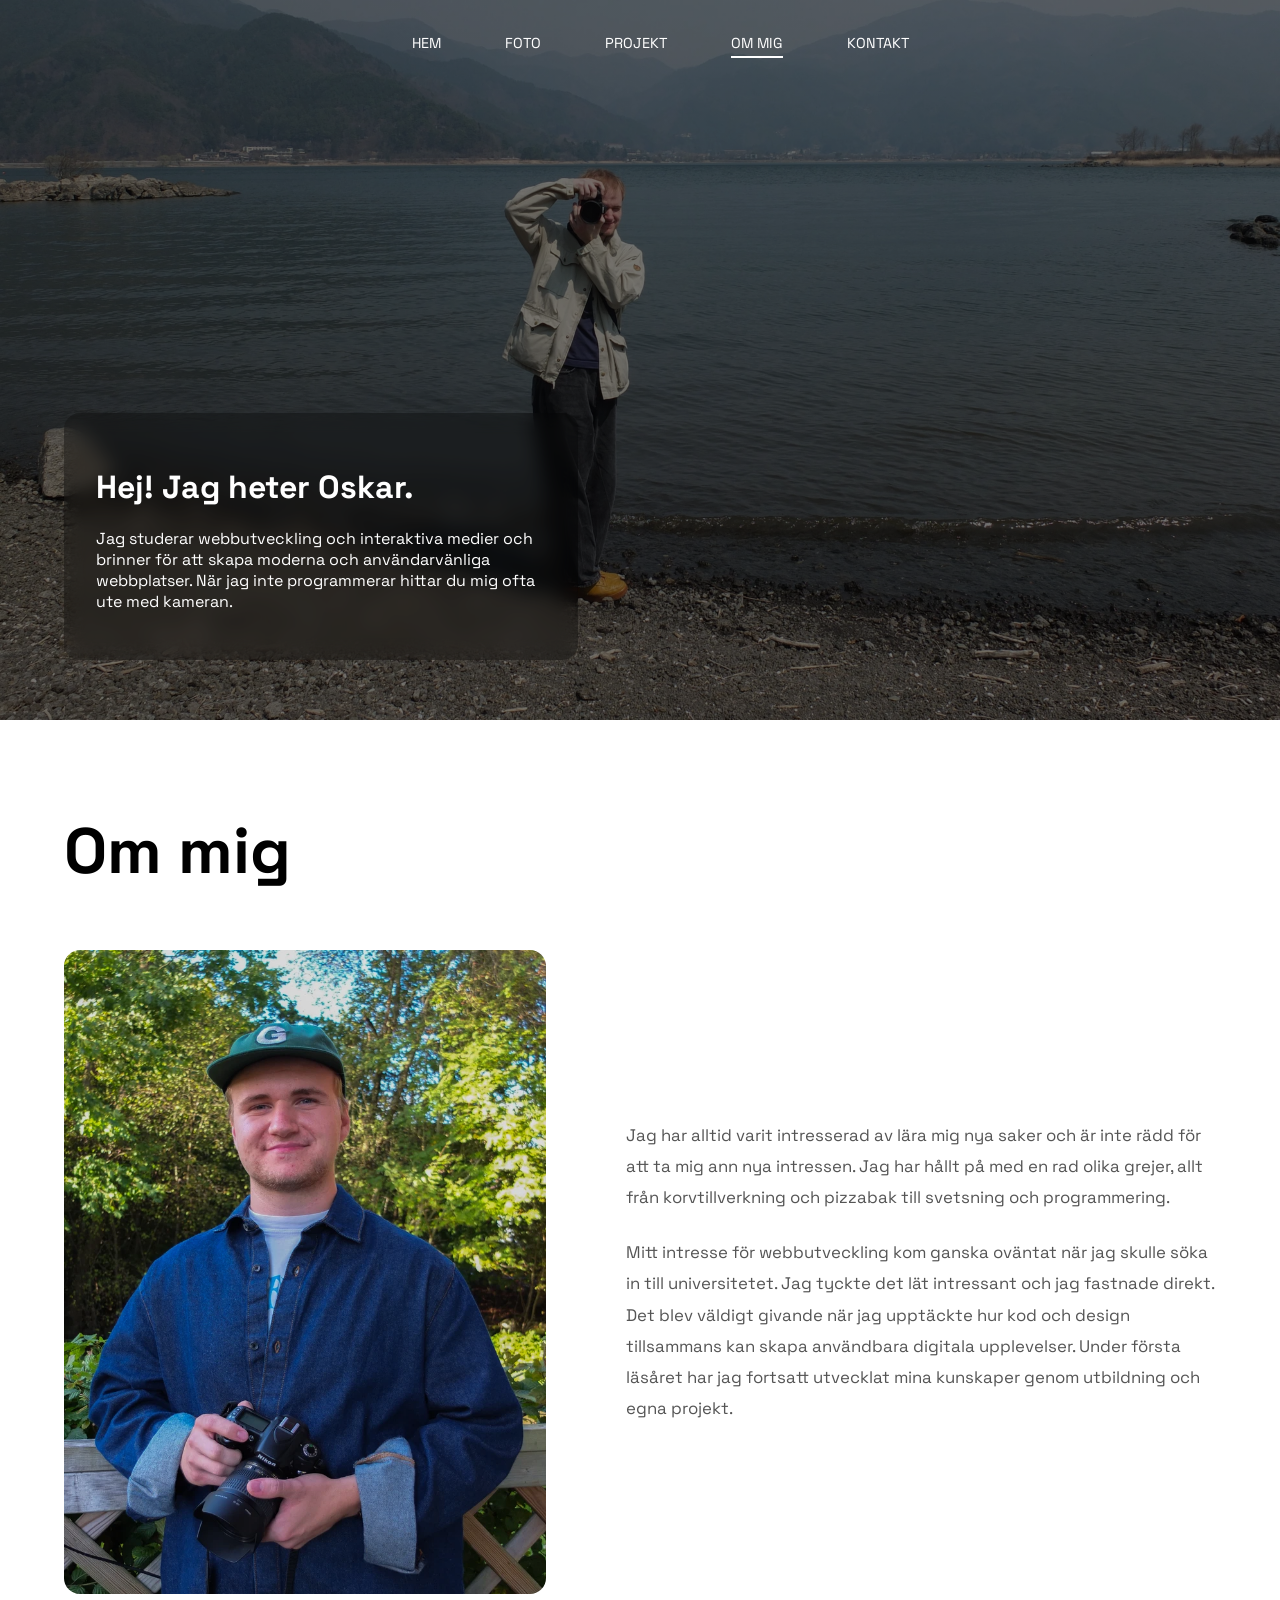
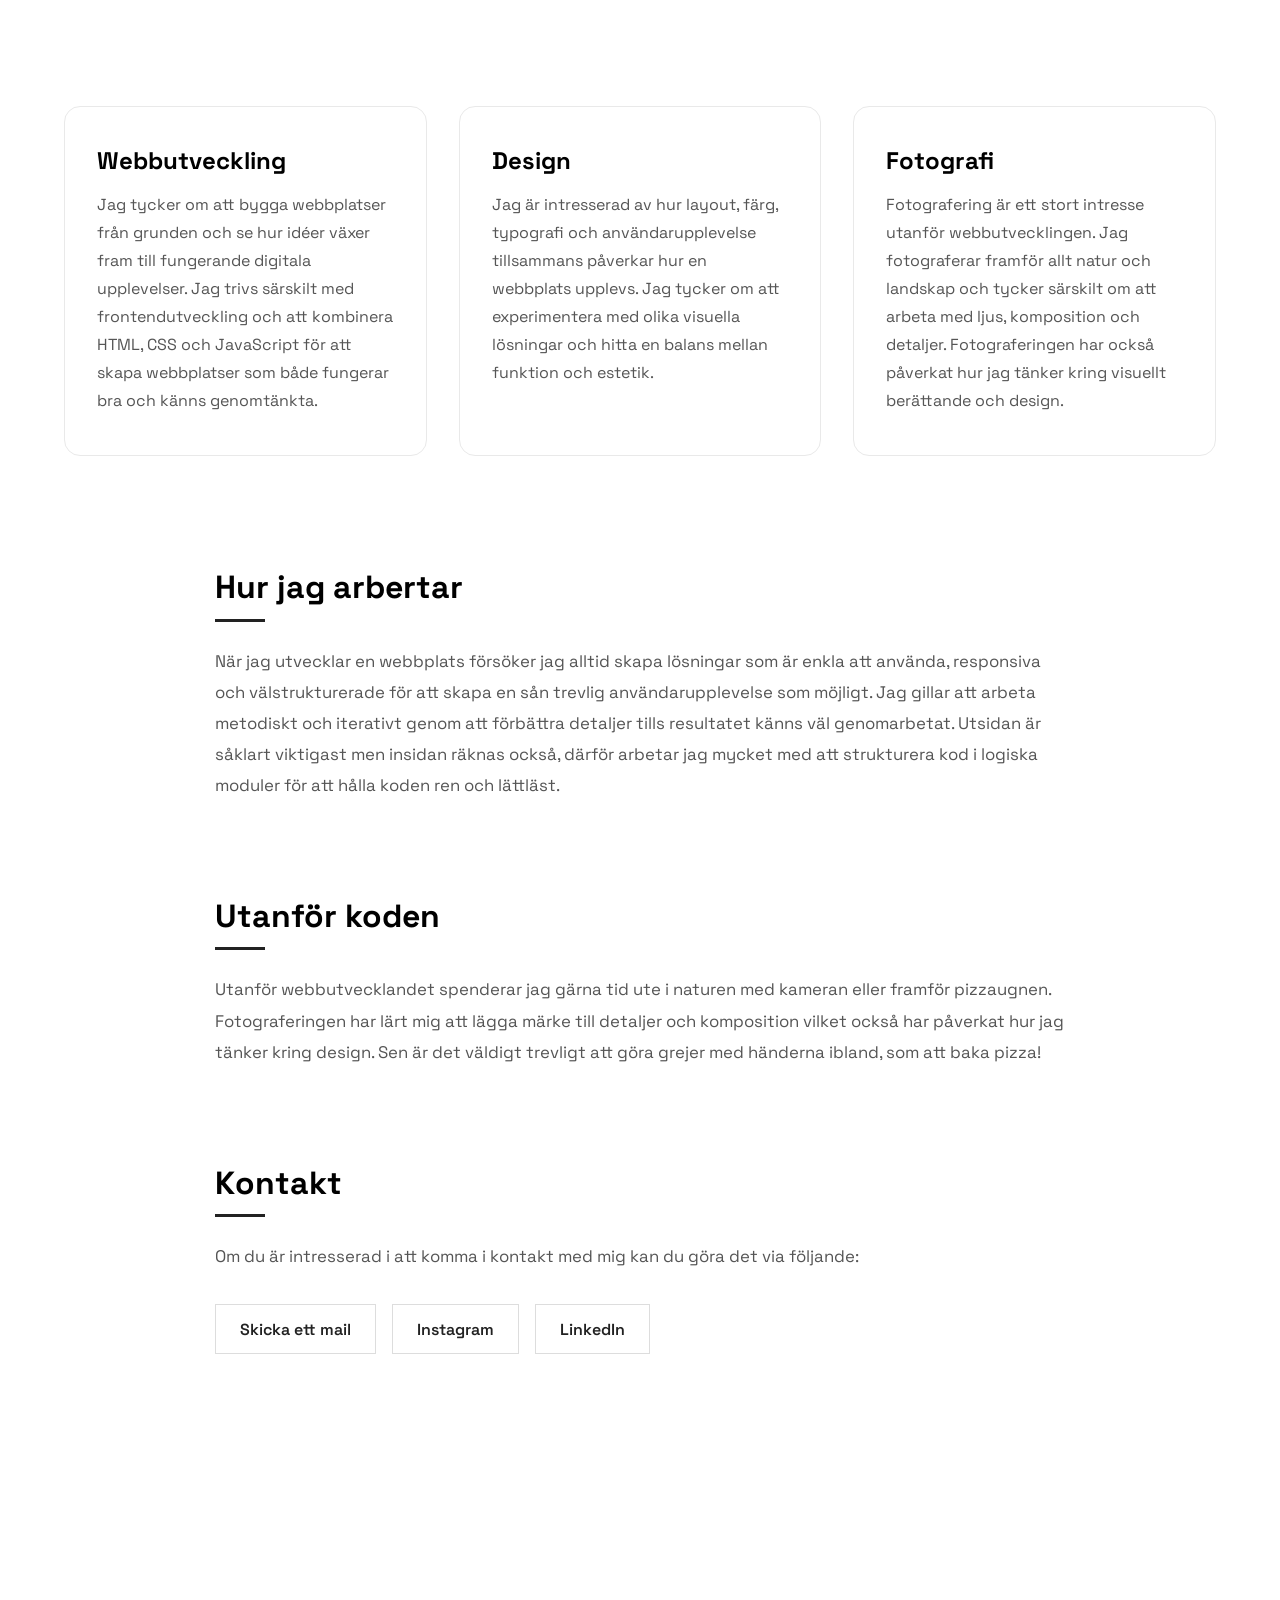
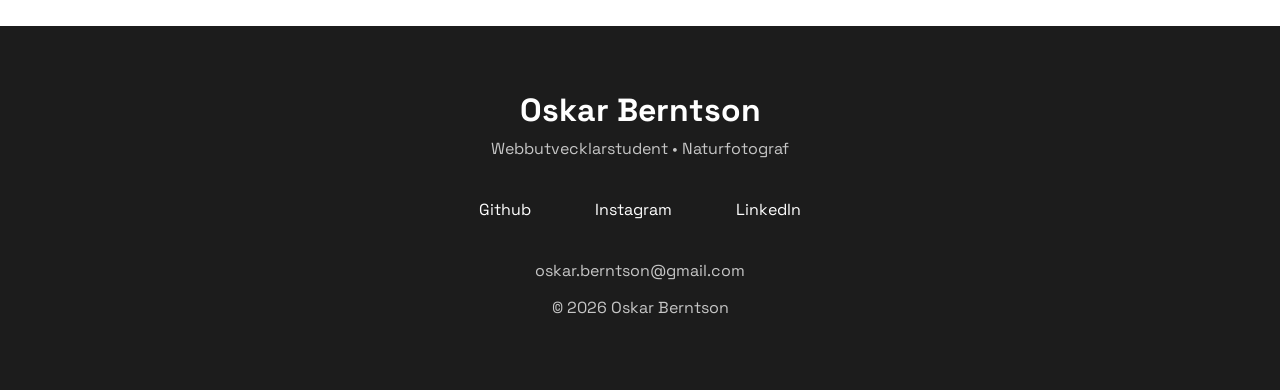
==== commit 041e4f2d: "Changing of hero pictures" ====
--- a/about.html
+++ b/about.html
@@ -56,7 +56,7 @@
             </p>
             <p>
               Mitt intresse för webbutveckling kom ganska oväntat när jag skulle
-              söka en utbildning. Jag tyckte det lät intressant och jag fastnade
+              söka in till universitetet. Jag tyckte det lät intressant och jag fastnade
               direkt. Det blev väldigt givande när jag upptäckte hur kod och
               design tillsammans kan skapa användbara digitala upplevelser.
               Under första läsåret har jag fortsatt utvecklat mina kunskaper
--- a/css/style.css
+++ b/css/style.css
@@ -6,13 +6,28 @@
 }
 
 #start-page-bg {
-  margin: 0;
-  background-image:
-    linear-gradient(rgba(0, 0, 0, 0.35), rgba(0, 0, 0, 0.25)),
-    url(../img/mainPageImg/mainHeader.webp);
-  background-size: cover;
-  min-height: 100vh;
-  background-repeat: no-repeat;
+    margin: 0;
+    position: relative;
+    overflow: hidden;
+
+    min-height: 100vh;
+}
+
+.hero-bg-layer {
+    position: absolute;
+    inset: 0;
+    z-index: -1;
+
+    background-size: cover;
+    background-position: center;
+    background-repeat: no-repeat;
+
+    opacity: 0;
+    transition: opacity 1.5s ease-in-out;
+}
+
+.hero-bg-layer.active {
+    opacity: 1;
 }
 
 #presentation {
@@ -48,10 +63,10 @@
 }
 
 .titles {
-    display: flex;
-    align-items: center;
-    justify-content: center;
-    gap: 1rem;
+  display: flex;
+  align-items: center;
+  justify-content: center;
+  gap: 1rem;
 }
 
 .titles h3 {
@@ -127,84 +142,86 @@
 }
 
 #projects {
-    display: grid;
-    grid-template-columns: repeat(2, minmax(0, 500px));
-    justify-content: center;
-    gap: 2rem;
+  display: grid;
+  grid-template-columns: repeat(2, minmax(0, 500px));
+  justify-content: center;
+  gap: 2rem;
 }
 
 .projectDivs {
+  display: block;
+
+  color: inherit;
+  text-decoration: none;
+
+  background: #fff;
+
+  border: 1px solid #e9e9e9;
+  border-radius: 1rem;
+
+  overflow: hidden;
+
+  transition:
+    transform 0.3s ease,
+    box-shadow 0.3s ease,
+    border-color 0.3s ease;
+}
+
+.projectDivs img {
+  display: block;
+  width: 100%;
+  height: 500px;
+  object-fit: cover;
+
+  transition: transform 0.4s ease;
+}
+
+.projectDivs h3 {
+  margin: 1.5rem 1.5rem 0.75rem;
+
+  color: #222;
+}
+
+.projectDivs p {
+  margin: 0 1.5rem 1.5rem;
+
+  color: #555;
+
+  line-height: 1.6;
+}
+
+.projectDivs:hover {
+  transform: translateY(-6px);
+
+  border-color: #ccc;
+
+  box-shadow: 0 12px 30px rgba(0, 0, 0, 0.1);
+}
+
+.projectDivs:hover img {
+  transform: scale(1.03);
+}
+
+.view-all {
     display: block;
+    width: fit-content;
+    margin: 2.5rem auto 0;
 
     color: inherit;
     text-decoration: none;
 
-    background: #fff;
-
-    border: 1px solid #e9e9e9;
-    border-radius: 1rem;
-
-    overflow: hidden;
-
-    transition:
-        transform .3s ease,
-        box-shadow .3s ease,
-        border-color .3s ease;
-}
-
-.projectDivs img {
-    display: block;
-
-    width: 100%;
-    height: auto;
-
-    transition: transform .4s ease;
-}
-
-.projectDivs h3 {
-    margin: 1.5rem 1.5rem .75rem;
-
-    color: #222;
-}
-
-.projectDivs p {
-    margin: 0 1.5rem 1.5rem;
-
-    color: #555;
-
-    line-height: 1.6;
-}
-
-.projectDivs:hover {
-    transform: translateY(-6px);
-
-    border-color: #ccc;
-
-    box-shadow: 0 12px 30px rgba(0, 0, 0, .1);
-}
-
-.projectDivs:hover img {
-    transform: scale(1.03);
+    border-bottom: 1px solid currentColor;
+    padding-bottom: 0.25rem;
+
+    transition: opacity 0.2s ease;
+}
+
+.view-all:hover {
+    opacity: 0.6;
 }
 
 #favoritePhotosContainer {
   padding: 6rem 0 8rem;
-}
-
-.gallery-link {
-  display: flex;
-  justify-content: center;
-  margin-top: 2rem;
-}
-
-.gallery-link a {
-  color: black;
-  text-decoration: none;
-  font-weight: 600;
-}
-
-.gallery-link a:hover {
-  text-decoration: underline;
 }
 
 #featuredPhotosContainer {
@@ -253,61 +270,61 @@
 }
 
 .footerContainer {
-    background: #1c1c1c;
-    color: white;
-
-    display: flex;
-    flex-direction: column;
-    align-items: center;
-
-    padding: 4rem 2rem;
-    margin-top: 5rem;
+  background: #1c1c1c;
+  color: white;
+
+  display: flex;
+  flex-direction: column;
+  align-items: center;
+
+  padding: 4rem 2rem;
+  margin-top: 5rem;
 }
 
 .footerContainer h2 {
-    margin: 0;
-    font-size: 2rem;
+  margin: 0;
+  font-size: 2rem;
 }
 
 .footerContainer p {
-    margin: .5rem;
-    color: rgba(255,255,255,.75);
+  margin: 0.5rem;
+  color: rgba(255, 255, 255, 0.75);
 }
 
 .footerContainer a {
-    color: white;
-    text-decoration: none;
-    margin: .5rem 1rem;
-    transition: color .2s ease;
+  color: white;
+  text-decoration: none;
+  margin: 0.5rem 1rem;
+  transition: color 0.2s ease;
 }
 
 .footerContainer a:hover {
-    color: rgba(255,255,255,.7);
+  color: rgba(255, 255, 255, 0.7);
 }
 
 .footerContainer div {
-    display: flex;
-    gap: 2rem;
-    margin: 1.5rem 0;
+  display: flex;
+  gap: 2rem;
+  margin: 1.5rem 0;
 }
 
 .section-title {
-    margin-bottom: 2.5rem;
-    text-align: left;
+  margin-bottom: 2.5rem;
+  text-align: left;
 }
 
 .section-title::after {
-    content: "";
-    display: block;
-    width: 60px;
-    height: 3px;
-    background: #222;
-    margin-top: .5rem;
+  content: "";
+  display: block;
+  width: 60px;
+  height: 3px;
+  background: #222;
+  margin-top: 0.5rem;
 }
 
 .container {
-    width: min(1500px, 90%);
-    margin: 0 auto;
+  width: min(1500px, 90%);
+  margin: 0 auto;
 }
 
 #gallery-page-bg {
@@ -332,106 +349,106 @@
 }
 
 .photo-card {
-    position: relative;
-    display: inline-block;
-    width: 100%;
-    margin-bottom: 2rem;
-    overflow: hidden;
-    cursor: pointer;
+  position: relative;
+  display: inline-block;
+  width: 100%;
+  margin-bottom: 2rem;
+  overflow: hidden;
+  cursor: pointer;
 }
 
 .photo-card img {
-    width: 100%;
-    height: auto;
-    transition:
-    transform .35s ease,
-    filter .35s ease;
+  width: 100%;
+  height: auto;
+  transition:
+    transform 0.35s ease,
+    filter 0.35s ease;
 }
 
 .photo-card:hover img {
-    transform: scale(1.03);
-    filter: brightness(.8);
+  transform: scale(1.03);
+  filter: brightness(0.8);
 }
 
 .photo-card:hover {
-    opacity: 1;
+  opacity: 1;
 }
 
 #lightbox {
-    position: fixed;
-    inset: 0;
-
-    display: flex;
-    justify-content: center;
-    align-items: center;
-
-    background: rgba(0,0,0,.85);
-
-    opacity: 0;
-    visibility: hidden;
-
-    transition:
-        opacity .3s ease,
-        visibility .3s ease;
+  position: fixed;
+  inset: 0;
+
+  display: flex;
+  justify-content: center;
+  align-items: center;
+
+  background: rgba(0, 0, 0, 0.85);
+
+  opacity: 0;
+  visibility: hidden;
+
+  transition:
+    opacity 0.3s ease,
+    visibility 0.3s ease;
 }
 
 #lightbox.open {
-    opacity: 1;
-    visibility: visible;
+  opacity: 1;
+  visibility: visible;
 }
 
 #lightbox img {
-    max-width: 90vw;
-    max-height: 90vh;
-
-    transform: scale(.95);
-
-    transition: transform .35s ease;
+  max-width: 90vw;
+  max-height: 90vh;
+
+  transform: scale(0.95);
+
+  transition: transform 0.35s ease;
 }
 
 #lightbox.open img {
-    transform: scale(1);
+  transform: scale(1);
 }
 
 #close {
-    position: fixed;
-    top: 2rem;
-    right: 2rem;
-
-    font-size: 2.5rem;
-    color: white;
-    cursor: pointer;
-    transition: .2s;
+  position: fixed;
+  top: 2rem;
+  right: 2rem;
+
+  font-size: 2.5rem;
+  color: white;
+  cursor: pointer;
+  transition: 0.2s;
 }
 
 #close:hover {
-    transform: scale(1.15);
-    opacity: .8;
+  transform: scale(1.15);
+  opacity: 0.8;
 }
 
 #previous,
 #next {
-    position: absolute;
-    top: 50%;
-    transform: translateY(-50%);
-    width: 55px;
-    height: 55px;
-    display: flex;
-    justify-content: center;
-    align-items: center;
-    border-radius: 50%;
-    color: rgb(141, 141, 141);
-    font-size: 2rem;
-
-    cursor: pointer;
+  position: absolute;
+  top: 50%;
+  transform: translateY(-50%);
+  width: 55px;
+  height: 55px;
+  display: flex;
+  justify-content: center;
+  align-items: center;
+  border-radius: 50%;
+  color: rgb(141, 141, 141);
+  font-size: 2rem;
+
+  cursor: pointer;
 }
 
 #previous {
-    left: 2rem;
+  left: 2rem;
 }
 
 #next {
-    right: 2rem;
+  right: 2rem;
 }
 
 #previous:hover,
@@ -444,336 +461,330 @@
 }
 
 #projects-page-bg nav li a:hover {
-  color: rgba(20, 20, 20, 0.7)
+  color: rgba(20, 20, 20, 0.7);
 }
 
 .projects {
-    padding: 4rem 0;
+  padding: 4rem 0;
 }
 
 .projects-grid {
-    display: grid;
-    grid-template-columns: repeat(2, minmax(0, 1fr));
-    gap: 2rem;
+  display: grid;
+  grid-template-columns: repeat(2, minmax(0, 1fr));
+  gap: 2rem;
 }
 
 .project-card {
-    background: #fff;
-    overflow: hidden;
-    border: 1px solid #e9e9e9;
-    transition: transform .3s ease, box-shadow .3s ease;
+  background: #fff;
+  overflow: hidden;
+  border: 1px solid #e9e9e9;
+  transition:
+    transform 0.3s ease,
+    box-shadow 0.3s ease;
 }
 
 .project-card:hover {
-    transform: translateY(-6px);
-    box-shadow: 0 12px 28px rgba(0,0,0,.08);
+  transform: translateY(-6px);
+  box-shadow: 0 12px 28px rgba(0, 0, 0, 0.08);
 }
 
 .project-link {
-    display: block;
-    color: inherit;
-    text-decoration: none;
+  display: block;
+  color: inherit;
+  text-decoration: none;
 }
 
 .project-image {
-    width: 100%;
-    aspect-ratio: 16 / 10;
-    object-fit: cover;
-    display: block;
-    transition: transform .4s ease;
+  width: 100%;
+  aspect-ratio: 16 / 10;
+  object-fit: cover;
+  display: block;
+  transition: transform 0.4s ease;
 }
 
 .project-card:hover .project-image {
-    transform: scale(1.03);
+  transform: scale(1.03);
 }
 
 .project-content {
-    padding: 1.5rem;
+  padding: 1.5rem;
 }
 
 .project-header {
-    display: flex;
-    justify-content: space-between;
-    align-items: baseline;
-    gap: 1rem;
-    margin-bottom: 1rem;
+  display: flex;
+  justify-content: space-between;
+  align-items: baseline;
+  gap: 1rem;
+  margin-bottom: 1rem;
 }
 
 .project-header h2 {
-    font-size: 1.4rem;
-    margin: 0;
+  font-size: 1.4rem;
+  margin: 0;
 }
 
 .project-header span {
-    font-size: .9rem;
-    color: #777;
+  font-size: 0.9rem;
+  color: #777;
 }
 
 .project-content p {
-    line-height: 1.6;
-    color: #555;
-    margin-bottom: 1.5rem;
+  line-height: 1.6;
+  color: #555;
+  margin-bottom: 1.5rem;
 }
 
 .project-tech {
-    display: flex;
-    flex-wrap: wrap;
-    gap: .6rem;
-    margin-bottom: 1.5rem;
+  display: flex;
+  flex-wrap: wrap;
+  gap: 0.6rem;
+  margin-bottom: 1.5rem;
 }
 
 .project-tech span {
-    background: #f3f3f3;
-    color: #555;
-    padding: .35rem .8rem;
-    border-radius: 999px;
-    font-size: .85rem;
+  background: #f3f3f3;
+  color: #555;
+  padding: 0.35rem 0.8rem;
+  border-radius: 999px;
+  font-size: 0.85rem;
 }
 
 .project-footer {
-    display: flex;
-    justify-content: space-between;
-    align-items: center;
-    border-top: 1px solid #eee;
-    padding-top: 1rem;
+  display: flex;
+  justify-content: space-between;
+  align-items: center;
+  border-top: 1px solid #eee;
+  padding-top: 1rem;
 }
 
 .project-footer span:first-child {
-    font-size: .9rem;
-    color: #777;
+  font-size: 0.9rem;
+  color: #777;
 }
 
 .arrow {
-    font-weight: 600;
-    transition: transform .25s ease;
+  font-weight: 600;
+  transition: transform 0.25s ease;
 }
 
 .project-card:hover .arrow {
-    transform: translateX(6px);
+  transform: translateX(6px);
 }
 
 #project-hero {
-    position: relative;
-    min-height: 65vh;
-    display: flex;
-    align-items: flex-end;
-    overflow: hidden;
+  position: relative;
+  min-height: 65vh;
+  display: flex;
+  align-items: flex-end;
+  overflow: hidden;
 }
 
 #project-hero img {
-    position: absolute;
-    inset: 0;
-    width: 100%;
-    height: 100%;
-    object-fit: cover;
+  position: absolute;
+  inset: 0;
+  width: 100%;
+  height: 100%;
+  object-fit: cover;
 }
 
 #project-hero::after {
-    content: "";
-    position: absolute;
-    inset: 0;
-    background: linear-gradient(
-        to top,
-        rgba(0,0,0,.75),
-        rgba(0,0,0,.15)
-    );
+  content: "";
+  position: absolute;
+  inset: 0;
+  background: linear-gradient(to top, rgba(0, 0, 0, 0.75), rgba(0, 0, 0, 0.15));
 }
 
 .hero-content {
-    position: relative;
-    z-index: 2;
-    max-width: 900px;
-    padding: 4rem 2rem;
-    color: white;
+  position: relative;
+  z-index: 2;
+  max-width: 900px;
+  padding: 4rem 2rem;
+  color: white;
 }
 
 .hero-content span {
-    display: inline-block;
-    margin-bottom: .75rem;
-    padding: .35rem .8rem;
-    border-radius: 999px;
-    background: rgba(255,255,255,.15);
-    backdrop-filter: blur(8px);
-    font-size: .9rem;
+  display: inline-block;
+  margin-bottom: 0.75rem;
+  padding: 0.35rem 0.8rem;
+  border-radius: 999px;
+  background: rgba(255, 255, 255, 0.15);
+  backdrop-filter: blur(8px);
+  font-size: 0.9rem;
 }
 
 .hero-content h1 {
-    font-size: clamp(2.5rem, 6vw, 4.5rem);
-    margin-bottom: 1rem;
+  font-size: clamp(2.5rem, 6vw, 4.5rem);
+  margin-bottom: 1rem;
 }
 
 .hero-content p {
-    max-width: 650px;
-    font-size: 1.15rem;
-    line-height: 1.7;
+  max-width: 650px;
+  font-size: 1.15rem;
+  line-height: 1.7;
 }
 
 #project-content {
-    max-width: 900px;
-    margin: 5rem auto;
+  max-width: 900px;
+  margin: 5rem auto;
 }
 
 .project-section {
-    margin-bottom: 4rem;
+  margin-bottom: 4rem;
 }
 
 .project-section h2 {
-    margin-bottom: 1rem;
-    font-size: 2rem;
+  margin-bottom: 1rem;
+  font-size: 2rem;
 }
 
 .project-section p {
-    line-height: 1.8;
-    color: #555;
+  line-height: 1.8;
+  color: #555;
 }
 
 .tech-list {
-    display: flex;
-    flex-wrap: wrap;
-    gap: .75rem;
-    margin-top: 1.5rem;
+  display: flex;
+  flex-wrap: wrap;
+  gap: 0.75rem;
+  margin-top: 1.5rem;
 }
 
 .tech-list span {
-    padding: .5rem 1rem;
-    border-radius: 999px;
-    background: #f2f2f2;
-    font-size: .95rem;
-    transition: .25s;
+  padding: 0.5rem 1rem;
+  border-radius: 999px;
+  background: #f2f2f2;
+  font-size: 0.95rem;
+  transition: 0.25s;
 }
 
 .tech-list span:hover {
-    background: #111;
-    color: white;
+  background: #111;
+  color: white;
 }
 
 .project-links {
-    margin-top: 4rem;
+  margin-top: 4rem;
 }
 
 .project-buttons {
-    display: flex;
-    gap: 1rem;
-    flex-wrap: wrap;
-    margin-top: 1.5rem;
+  display: flex;
+  gap: 1rem;
+  flex-wrap: wrap;
+  margin-top: 1.5rem;
 }
 
 .project-buttons a {
-    display: inline-flex;
-    align-items: center;
-    justify-content: center;
-
-    padding: .9rem 1.6rem;
-
-    border: 2px solid #111;
-
-    text-decoration: none;
-    color: #111;
-    font-weight: 600;
-
-    transition: .25s;
+  display: inline-flex;
+  align-items: center;
+  justify-content: center;
+
+  padding: 0.9rem 1.6rem;
+
+  border: 2px solid #111;
+
+  text-decoration: none;
+  color: #111;
+  font-weight: 600;
+
+  transition: 0.25s;
 }
 
 .project-buttons a:hover {
-    background: #111;
-    color: white;
+  background: #111;
+  color: white;
 }
 
 .feature-list {
-    list-style: none;
-    padding: 0;
-
-    display: grid;
-    gap: 1rem;
-
-    margin-top: 1.5rem;
+  list-style: none;
+  padding: 0;
+
+  display: grid;
+  gap: 1rem;
+
+  margin-top: 1.5rem;
 }
 
 .feature-list li {
-    padding: 1rem 1.25rem;
-
-    border-left: 4px solid var(--accent-color);
-
-    background: #f7f7f7;
-
-    border-radius: .5rem;
+  padding: 1rem 1.25rem;
+
+  border-left: 4px solid var(--accent-color);
+
+  background: #f7f7f7;
+
+  border-radius: 0.5rem;
 }
 
 .project-section a {
-    color: var(--accent-color);
-    text-decoration: none;
-    font-weight: 600;
+  color: var(--accent-color);
+  text-decoration: none;
+  font-weight: 600;
 }
 
 .project-section a:hover {
-    text-decoration: underline;
+  text-decoration: underline;
 }
 
 .project-info {
-
-    display: grid;
-    grid-template-columns: repeat(auto-fit, minmax(180px,1fr));
-
-    gap: 1rem;
-
-    margin: 3rem 0;
+  display: grid;
+  grid-template-columns: repeat(auto-fit, minmax(180px, 1fr));
+
+  gap: 1rem;
+
+  margin: 3rem 0;
 }
 
 .info-item {
-
-    padding: 1.25rem;
-
-    background: #f7f7f7;
-
-    border-radius: 12px;
+  padding: 1.25rem;
+
+  background: #f7f7f7;
+
+  border-radius: 12px;
 }
 
 .info-item span {
-
-    display: block;
-
-    font-size: .9rem;
-
-    color: #666;
-
-    margin-bottom: .4rem;
+  display: block;
+
+  font-size: 0.9rem;
+
+  color: #666;
+
+  margin-bottom: 0.4rem;
 }
 
 .info-item strong {
-
-    font-size: 1.1rem;
+  font-size: 1.1rem;
 }
 
 .back-link {
-    position: absolute;
-
-    top: 7rem;      /* Justera efter din navbar */
-    left: 2rem;
-
-    z-index: 20;
-
-    color: white;
-    text-decoration: none;
-    font-weight: 600;
-
-    padding: .5rem 1rem;
-
-    background: rgba(0,0,0,.35);
-    backdrop-filter: blur(8px);
-
-    border-radius: 999px;
+  position: absolute;
+
+  top: 7rem; /* Justera efter din navbar */
+  left: 2rem;
+
+  z-index: 20;
+
+  color: white;
+  text-decoration: none;
+  font-weight: 600;
+
+  padding: 0.5rem 1rem;
+
+  background: rgba(0, 0, 0, 0.35);
+  backdrop-filter: blur(8px);
+
+  border-radius: 999px;
 }
 
 .back-link:hover {
-    background: rgba(0,0,0,.55);
+  background: rgba(0, 0, 0, 0.55);
 }
 
 #header {
-    position: absolute;
-    top: 0;
-    left: 0;
-    width: 100%;
-    z-index: 1000;
+  position: absolute;
+  top: 0;
+  left: 0;
+  width: 100%;
+  z-index: 1000;
 }
 
 #about-page-bg {
@@ -788,259 +799,256 @@
 }
 
 .hero-text {
-    position: absolute;
-    color: white;
-    left: 5%;
-    bottom: 15rem;
-
-    max-width: 450px;
-
-    padding: 2rem;
-
-    background: rgba(0,0,0,.3);
-    backdrop-filter: blur(10px);
-
-    border-radius: 1rem;
+  position: absolute;
+  color: white;
+  left: 5%;
+  bottom: 15rem;
+
+  max-width: 450px;
+
+  padding: 2rem;
+
+  background: rgba(0, 0, 0, 0.3);
+  backdrop-filter: blur(10px);
+
+  border-radius: 1rem;
 }
 
 #about-me-content {
-    max-width: 1200px;
-    margin: 0 auto;
-    padding: 6rem 0;
+  max-width: 1200px;
+  margin: 0 auto;
+  padding: 6rem 0;
 }
 
 #about-me-content > h1 {
-    font-size: clamp(2.5rem, 5vw, 4rem);
-    margin: 0 0 4rem;
-    line-height: 1.1;
+  font-size: clamp(2.5rem, 5vw, 4rem);
+  margin: 0 0 4rem;
+  line-height: 1.1;
 }
 
 #about-me {
-    display: grid;
-    grid-template-columns: minmax(300px, 0.9fr) minmax(300px, 1.1fr);
-
-    gap: 5rem;
-    align-items: center;
-
-    margin-bottom: 7rem;
+  display: grid;
+  grid-template-columns: minmax(300px, 0.9fr) minmax(300px, 1.1fr);
+
+  gap: 5rem;
+  align-items: center;
+
+  margin-bottom: 7rem;
 }
 
 #about-me-img {
-    overflow: hidden;
-    border-radius: 1rem;
+  overflow: hidden;
+  border-radius: 1rem;
 }
 
 #about-me-img img {
-    display: block;
-
-    width: 100%;
-    height: auto;
-
-    transition: transform .5s ease;
+  display: block;
+
+  width: 100%;
+  height: auto;
+
+  transition: transform 0.5s ease;
 }
 
 #about-me-img:hover img {
-    transform: scale(1.02);
-}
-
+  transform: scale(1.02);
+}
 
 #about-me-text {
-    max-width: 650px;
+  max-width: 650px;
 }
 
 #about-me-text p {
-    margin: 0 0 1.5rem;
-
-    color: #555;
-
-    font-size: 1.05rem;
-    line-height: 1.85;
+  margin: 0 0 1.5rem;
+
+  color: #555;
+
+  font-size: 1.05rem;
+  line-height: 1.85;
 }
 
 #about-me-text p:last-child {
-    margin-bottom: 0;
+  margin-bottom: 0;
 }
 
 #about-me-cards {
-    display: grid;
-    grid-template-columns: repeat(3, 1fr);
-
-    gap: 2rem;
-
-    margin-bottom: 7rem;
+  display: grid;
+  grid-template-columns: repeat(3, 1fr);
+
+  gap: 2rem;
+
+  margin-bottom: 7rem;
 }
 
 .about-me-card {
-    position: relative;
-
-    padding: 2.5rem 2rem;
-
-    background: #fff;
-
-    border: 1px solid #e9e9e9;
-    border-radius: 1rem;
-
-    overflow: hidden;
-
-    transition:
-        transform .3s ease,
-        box-shadow .3s ease,
-        border-color .3s ease;
+  position: relative;
+
+  padding: 2.5rem 2rem;
+
+  background: #fff;
+
+  border: 1px solid #e9e9e9;
+  border-radius: 1rem;
+
+  overflow: hidden;
+
+  transition:
+    transform 0.3s ease,
+    box-shadow 0.3s ease,
+    border-color 0.3s ease;
 }
 
 .about-me-card::before {
-    content: "";
-
-    position: absolute;
-
-    top: 0;
-    left: 0;
-
-    width: 100%;
-    height: 4px;
-
-    background: #111;
-
-    transform: scaleX(0);
-    transform-origin: left;
-
-    transition: transform .3s ease;
+  content: "";
+
+  position: absolute;
+
+  top: 0;
+  left: 0;
+
+  width: 100%;
+  height: 4px;
+
+  background: #111;
+
+  transform: scaleX(0);
+  transform-origin: left;
+
+  transition: transform 0.3s ease;
 }
 
 .about-me-card:hover {
-    transform: translateY(-6px);
-
-    border-color: #ddd;
-
-    box-shadow: 0 12px 30px rgba(0, 0, 0, .08);
+  transform: translateY(-6px);
+
+  border-color: #ddd;
+
+  box-shadow: 0 12px 30px rgba(0, 0, 0, 0.08);
 }
 
 .about-me-card:hover::before {
-    transform: scaleX(1);
+  transform: scaleX(1);
 }
 
 .about-me-card h2 {
-    margin: 0 0 1rem;
-
-    font-size: 1.5rem;
-    line-height: 1.2;
+  margin: 0 0 1rem;
+
+  font-size: 1.5rem;
+  line-height: 1.2;
 }
 
 .about-me-card p {
-    margin: 0;
-
-    color: #555;
-
-    line-height: 1.75;
+  margin: 0;
+
+  color: #555;
+
+  line-height: 1.75;
 }
 
 .about-text {
-    max-width: 850px;
-
-    margin: 0 auto 6rem;
+  max-width: 850px;
+
+  margin: 0 auto 6rem;
 }
 
 .about-text h2 {
-    position: relative;
-
-    margin: 0 0 1.5rem;
-
-    font-size: 2rem;
-    line-height: 1.2;
+  position: relative;
+
+  margin: 0 0 1.5rem;
+
+  font-size: 2rem;
+  line-height: 1.2;
 }
 
 .about-text h2::after {
-    content: "";
-
-    display: block;
-
-    width: 50px;
-    height: 3px;
-
-    margin-top: .75rem;
-
-    background: #222;
+  content: "";
+
+  display: block;
+
+  width: 50px;
+  height: 3px;
+
+  margin-top: 0.75rem;
+
+  background: #222;
 }
 
 .about-text p {
-    margin: 0;
-
-    color: #555;
-
-    font-size: 1.05rem;
-    line-height: 1.85;
+  margin: 0;
+
+  color: #555;
+
+  font-size: 1.05rem;
+  line-height: 1.85;
 }
 
 .contact-links {
-    display: flex;
-    flex-wrap: wrap;
-    gap: 1rem;
-    margin-top: 2rem;
+  display: flex;
+  flex-wrap: wrap;
+  gap: 1rem;
+  margin-top: 2rem;
 }
 
 .contact-links a {
-    display: inline-flex;
-    align-items: center;
-    justify-content: center;
-
-    padding: .85rem 1.5rem;
-
-    color: #222;
-    background: #fff;
-
-    border: 1px solid #ddd;
-
-
-    text-decoration: none;
-    font-weight: 600;
-
-    transition: 
-        transform .25s ease,
-        background-color .25s ease,
-        border-color .25s ease,
-        box-shadow .25s ease;
+  display: inline-flex;
+  align-items: center;
+  justify-content: center;
+
+  padding: 0.85rem 1.5rem;
+
+  color: #222;
+  background: #fff;
+
+  border: 1px solid #ddd;
+
+  text-decoration: none;
+  font-weight: 600;
+
+  transition:
+    transform 0.25s ease,
+    background-color 0.25s ease,
+    border-color 0.25s ease,
+    box-shadow 0.25s ease;
 }
 
 .contact-links a:hover {
-    transform: translateY(-3px);
-
-    background: #f7f7f7;
-    border-color: #bbb;
-
-    box-shadow: 0 8px 20px rgba(0, 0, 0, .08);
+  transform: translateY(-3px);
+
+  background: #f7f7f7;
+  border-color: #bbb;
+
+  box-shadow: 0 8px 20px rgba(0, 0, 0, 0.08);
 }
 
 #navBar a {
-    position: relative;
+  position: relative;
 }
 
 #navBar a::after {
-    content: "";
-    position: absolute;
-    left: 0;
-    bottom: -6px;
-    width: 100%;
-    height: 2px;
-
-    background-color: currentColor;
-
-    transform: scaleX(0);
-    transform-origin: center;
-    transition: transform 0.25s ease;
+  content: "";
+  position: absolute;
+  left: 0;
+  bottom: -6px;
+  width: 100%;
+  height: 2px;
+
+  background-color: currentColor;
+
+  transform: scaleX(0);
+  transform-origin: center;
+  transition: transform 0.25s ease;
 }
 
 #navBar a.active::after {
-    transform: scaleX(1);
+  transform: scaleX(1);
 }
 
 #navBar a:hover::after {
-    transform: scaleX(1);
+  transform: scaleX(1);
 }
 
 /* =========================================================
    RESPONSIVE
 ========================================================= */
-
 
 /* =========================================================
    TABLET / SMALL LAPTOP
@@ -1048,251 +1056,236 @@
 ========================================================= */
 
 @media (max-width: 900px) {
-
-    /* ---------- GENERAL ---------- */
-
-    .container {
-        width: min(92%, 700px);
-    }
-
-
-    /* ---------- NAVIGATION ---------- */
-
-    #navBar {
-        width: 100%;
-    }
-
-    #navBar ul {
-        gap: 2rem;
-        padding: 0 1rem;
-        margin-top: 1.5rem;
-    }
-
-
-    /* ---------- START HERO ---------- */
-
-    #start-page-bg {
-        min-height: 100svh;
-        background-position: center;
-    }
-
-    #presentation {
-        margin: 5rem 0 0;
-        padding: 0 4%;
-    }
-
-    #presentation ul {
-        gap: 1rem;
-        flex-wrap: wrap;
-    }
-
-    #presentation ul li a {
-        width: 140px;
-    }
-
-
-    /* ---------- PERSONAL INFO ---------- */
-
-    #personalInfo {
-        min-height: auto;
-        padding: 6rem 0;
-
-        flex-direction: column;
-        gap: 3rem;
-    }
-
-    #personalImg,
-    #personalText {
-        width: 100%;
-    }
-
-    #personalImg img {
-        width: min(70%, 500px);
-    }
-
-    #personalText {
-        align-items: flex-start;
-    }
-
-    #personalText p {
-        width: 100%;
-    }
-
-
-    /* ---------- FEATURED PROJECTS ---------- */
-
-    #projectsContainer {
-        padding: 5rem 0 7rem;
-    }
-
-    #projects {
-        grid-template-columns: repeat(2, minmax(0, 1fr));
-        gap: 1.5rem;
-    }
-
-
-    /* ---------- FEATURED PHOTOS ---------- */
-
-    #favoritePhotosContainer {
-        height: auto;
-        padding: 5rem 0 7rem;
-    }
-
-    #featuredPhotosContainer {
-        gap: 1.5rem;
-    }
-
-    #featuredPhotosContainer .featuredPhoto {
-        flex: 1 1 calc(50% - 1.5rem);
-    }
-
-    #featuredPhotosContainer img {
-        width: 100%;
-        height: auto;
-        aspect-ratio: 4 / 3;
-        object-fit: cover;
-    }
-
-
-    /* ---------- GALLERY ---------- */
-
-    #gallery {
-        columns: 2;
-        column-gap: 1rem;
-        padding: 3rem 0;
-    }
-
-    .photo-card {
-        margin-bottom: 1rem;
-    }
-
-
-    /* ---------- GALLERY HERO ---------- */
-
-    #gallery-page-bg {
-        min-height: 70svh;
-        background-position: center;
-    }
-
-    #galleryTitleContainer {
-        margin-top: 5rem;
-    }
-
-
-    /* ---------- PROJECT LIST PAGE ---------- */
-
-    .projects {
-        padding: 4rem 0;
-    }
-
-    .projects-grid {
-        grid-template-columns: repeat(2, minmax(0, 1fr));
-        gap: 1.5rem;
-    }
-
-    .project-content {
-        padding: 1.25rem;
-    }
-
-    .project-header {
-        align-items: flex-start;
-    }
-
-
-    /* ---------- INDIVIDUAL PROJECT ---------- */
-
-    #project-hero {
-        min-height: 70svh;
-    }
-
-    .hero-content {
-        width: 100%;
-        box-sizing: border-box;
-        padding: 3rem 5%;
-    }
-
-    .hero-content h1 {
-        font-size: clamp(2.5rem, 7vw, 4rem);
-    }
-
-    .hero-content p {
-        max-width: 600px;
-    }
-
-    #project-content {
-        width: 90%;
-        margin: 4rem auto;
-    }
-
-    .project-section {
-        margin-bottom: 3.5rem;
-    }
-
-    .project-info {
-        grid-template-columns: repeat(3, 1fr);
-    }
-
-
-    /* ---------- BACK LINK ---------- */
-
-    .back-link {
-        top: 6rem;
-        left: 5%;
-    }
-
-
-    /* ---------- ABOUT HERO ---------- */
-
-    #about-page-bg {
-        min-height: 75svh;
-        background-position: center center;
-    }
-
-    .hero-text {
-        left: 5%;
-        right: 5%;
-        bottom: 15rem;
-
-        max-width: none;
-        box-sizing: border-box;
-    }
-
-
-    /* ---------- ABOUT ---------- */
-
-    #about-me-content {
-        width: 90%;
-        padding: 5rem 0;
-    }
-
-    #about-me {
-        grid-template-columns: 1fr;
-        gap: 3rem;
-        margin-bottom: 5rem;
-    }
-
-    #about-me-img {
-        width: min(100%, 600px);
-    }
-
-    #about-me-text {
-        max-width: 700px;
-    }
-
-    #about-me-cards {
-        grid-template-columns: 1fr;
-        gap: 1.5rem;
-        margin-bottom: 5rem;
-    }
-
-
-    /* ---------- CONTACT ---------- */
-
-    .contact-links {
-        gap: .75rem;
-    }
-}
-
+  /* ---------- GENERAL ---------- */
+
+  .container {
+    width: min(92%, 700px);
+  }
+
+  /* ---------- NAVIGATION ---------- */
+
+  #navBar {
+    width: 100%;
+  }
+
+  #navBar ul {
+    gap: 2rem;
+    padding: 0 1rem;
+    margin-top: 1.5rem;
+  }
+
+  /* ---------- START HERO ---------- */
+
+  #start-page-bg {
+    min-height: 100svh;
+    background-position: center;
+  }
+
+  #presentation {
+    margin: 5rem 0 0;
+    padding: 0 4%;
+  }
+
+  #presentation ul {
+    gap: 1rem;
+    flex-wrap: wrap;
+  }
+
+  #presentation ul li a {
+    width: 140px;
+  }
+
+  /* ---------- PERSONAL INFO ---------- */
+
+  #personalInfo {
+    min-height: auto;
+    padding: 6rem 0;
+
+    flex-direction: column;
+    gap: 3rem;
+  }
+
+  #personalImg,
+  #personalText {
+    width: 100%;
+  }
+
+  #personalImg img {
+    width: min(70%, 500px);
+  }
+
+  #personalText {
+    align-items: flex-start;
+  }
+
+  #personalText p {
+    width: 100%;
+  }
+
+  /* ---------- FEATURED PROJECTS ---------- */
+
+  #projectsContainer {
+    padding: 5rem 0 7rem;
+  }
+
+  #projects {
+    grid-template-columns: repeat(2, minmax(0, 1fr));
+    gap: 1.5rem;
+  }
+
+  /* ---------- FEATURED PHOTOS ---------- */
+
+  #favoritePhotosContainer {
+    height: auto;
+    padding: 5rem 0 7rem;
+  }
+
+  #featuredPhotosContainer {
+    gap: 1.5rem;
+  }
+
+  #featuredPhotosContainer .featuredPhoto {
+    flex: 1 1 calc(50% - 1.5rem);
+  }
+
+  #featuredPhotosContainer img {
+    width: 100%;
+    height: auto;
+    aspect-ratio: 4 / 3;
+    object-fit: cover;
+  }
+
+  /* ---------- GALLERY ---------- */
+
+  #gallery {
+    columns: 2;
+    column-gap: 1rem;
+    padding: 3rem 0;
+  }
+
+  .photo-card {
+    margin-bottom: 1rem;
+  }
+
+  /* ---------- GALLERY HERO ---------- */
+
+  #gallery-page-bg {
+    min-height: 70svh;
+    background-position: center;
+  }
+
+  #galleryTitleContainer {
+    margin-top: 5rem;
+  }
+
+  /* ---------- PROJECT LIST PAGE ---------- */
+
+  .projects {
+    padding: 4rem 0;
+  }
+
+  .projects-grid {
+    grid-template-columns: repeat(2, minmax(0, 1fr));
+    gap: 1.5rem;
+  }
+
+  .project-content {
+    padding: 1.25rem;
+  }
+
+  .project-header {
+    align-items: flex-start;
+  }
+
+  /* ---------- INDIVIDUAL PROJECT ---------- */
+
+  #project-hero {
+    min-height: 70svh;
+  }
+
+  .hero-content {
+    width: 100%;
+    box-sizing: border-box;
+    padding: 3rem 5%;
+  }
+
+  .hero-content h1 {
+    font-size: clamp(2.5rem, 7vw, 4rem);
+  }
+
+  .hero-content p {
+    max-width: 600px;
+  }
+
+  #project-content {
+    width: 90%;
+    margin: 4rem auto;
+  }
+
+  .project-section {
+    margin-bottom: 3.5rem;
+  }
+
+  .project-info {
+    grid-template-columns: repeat(3, 1fr);
+  }
+
+  /* ---------- BACK LINK ---------- */
+
+  .back-link {
+    top: 6rem;
+    left: 5%;
+  }
+
+  /* ---------- ABOUT HERO ---------- */
+
+  #about-page-bg {
+    min-height: 75svh;
+    background-position: center center;
+  }
+
+  .hero-text {
+    left: 5%;
+    right: 5%;
+    bottom: 15rem;
+
+    max-width: none;
+    box-sizing: border-box;
+  }
+
+  /* ---------- ABOUT ---------- */
+
+  #about-me-content {
+    width: 90%;
+    padding: 5rem 0;
+  }
+
+  #about-me {
+    grid-template-columns: 1fr;
+    gap: 3rem;
+    margin-bottom: 5rem;
+  }
+
+  #about-me-img {
+    width: min(100%, 600px);
+  }
+
+  #about-me-text {
+    max-width: 700px;
+  }
+
+  #about-me-cards {
+    grid-template-columns: 1fr;
+    gap: 1.5rem;
+    margin-bottom: 5rem;
+  }
+
+  /* ---------- CONTACT ---------- */
+
+  .contact-links {
+    gap: 0.75rem;
+  }
+}
 
 /* =========================================================
    MOBILE
@@ -1300,496 +1293,473 @@
 ========================================================= */
 
 @media (max-width: 700px) {
-
-    /* ---------- GENERAL ---------- */
-
-    html,
-    body {
-        max-width: 100%;
-        overflow-x: hidden;
-    }
-
-    .container {
-        width: 90%;
-    }
-
-
-    /* ---------- NAVIGATION ---------- */
-
-    #navBar {
-        justify-content: center;
-    }
-
-    #navBar ul {
-        width: 100%;
-        box-sizing: border-box;
-
-        justify-content: center;
-        flex-wrap: wrap;
-
-        gap: .75rem 1.25rem;
-
-        margin: 1rem 0 0;
-        padding: 0 1rem;
-    }
-
-    #navBar ul li a {
-        font-size: .85rem;
-    }
-
-
-    /* ---------- START HERO ---------- */
-
-    #start-page-bg {
-        min-height: 100svh;
-        background-position: center center;
-    }
-
-    #presentation {
-        margin-top: 4rem;
-        padding: 0 5%;
-    }
-
-    #presentation h1 {
-        font-size: clamp(2rem, 9vw, 3rem);
-        line-height: 1.1;
-    }
-
-    #presentation ul {
-        width: 100%;
-        flex-direction: column;
-        gap: .75rem;
-    }
-
-    #presentation ul li,
-    #presentation ul li a {
-        width: 100%;
-        box-sizing: border-box;
-    }
-
-
-    /* ---------- PERSONAL INFO ---------- */
-
-    #personalInfo {
-        padding: 5rem 0;
-
-        flex-direction: column;
-        align-items: stretch;
-
-        gap: 2.5rem;
-    }
-
-    #personalImg {
-        width: 100%;
-    }
-
-    #personalImg img {
-        width: 100%;
-        max-width: 500px;
-    }
-
-    #personalText {
-        width: 100%;
-    }
-
-    #personalText h1 {
-        font-size: 2rem;
-    }
-
-    #personalText p {
-        width: 100%;
-        line-height: 1.7;
-    }
-
-
-    /* ---------- SECTION TITLES ---------- */
-
-    .section-title {
-        font-size: clamp(1.8rem, 8vw, 2.5rem);
-        margin-bottom: 2rem;
-    }
-
-
-    /* ---------- FEATURED PROJECTS ---------- */
-
-    #projectsContainer {
-        padding: 4rem 0 6rem;
-    }
-
-    #projects {
-        grid-template-columns: 1fr;
-        gap: 1.5rem;
-    }
-
-    .projectDivs h3 {
-        font-size: 1.25rem;
-    }
-
-    .projectDivs p {
-        font-size: .95rem;
-    }
-
-
-    /* ---------- FEATURED PHOTOS ---------- */
-
-    #favoritePhotosContainer {
-        padding: 4rem 0 6rem;
-    }
-
-    #featuredPhotosContainer {
-        flex-direction: column;
-        gap: 1rem;
-    }
-
-    #featuredPhotosContainer .featuredPhoto {
-        width: 100%;
-        flex: none;
-    }
-
-    #featuredPhotosContainer img {
-        width: 100%;
-        height: auto;
-        aspect-ratio: 4 / 3;
-        object-fit: cover;
-    }
-
-    .gallery-link {
-        margin-top: 1.5rem;
-    }
-
-
-    /* ---------- GALLERY ---------- */
-
-    #gallery-page-bg {
-        min-height: 65svh;
-    }
-
-    #galleryTitleContainer {
-        width: 90%;
-        margin-top: 4rem;
-    }
-
-    #galleryTitleContainer h1 {
-        font-size: clamp(2rem, 10vw, 3rem);
-        line-height: 1.1;
-    }
-
-    #galleryTitleContainer h3 {
-        font-size: 1rem;
-        line-height: 1.5;
-    }
-
-    #gallery {
-        columns: 1;
-        padding: 2rem 5%;
-    }
-
-    .photo-card {
-        margin-bottom: 1rem;
-    }
-
-
-    /* ---------- PROJECT LIST ---------- */
-
-    .projects {
-        padding: 3rem 0 5rem;
-    }
-
-    .projects-grid {
-        grid-template-columns: 1fr;
-        gap: 1.5rem;
-    }
-
-    .project-card {
-        width: 100%;
-    }
-
-    .project-content {
-        padding: 1.25rem;
-    }
-
-    .project-header {
-        display: block;
-        margin-bottom: .75rem;
-    }
-
-    .project-header h2 {
-        font-size: 1.3rem;
-    }
-
-    .project-header span {
-        display: block;
-        margin-top: .4rem;
-    }
-
-    .project-content p {
-        font-size: .95rem;
-        line-height: 1.65;
-    }
-
-    .project-tech {
-        gap: .5rem;
-    }
-
-    .project-tech span {
-        font-size: .8rem;
-        padding: .3rem .65rem;
-    }
-
-    .project-footer {
-        gap: 1rem;
-    }
-
-
-    /* ---------- INDIVIDUAL PROJECT HERO ---------- */
-
-    #project-hero {
-        min-height: 70svh;
-        align-items: flex-end;
-    }
-
-    #project-hero img {
-        object-position: center center;
-    }
-
-    .hero-content {
-        padding: 3rem 5% 2.5rem;
-    }
-
-    .hero-content span {
-        font-size: .8rem;
-    }
-
-    .hero-content h1 {
-        font-size: clamp(2.2rem, 10vw, 3.5rem);
-        line-height: 1.05;
-        margin: .5rem 0 1rem;
-    }
-
-    .hero-content p {
-        font-size: 1rem;
-        line-height: 1.6;
-    }
-
-
-    /* ---------- BACK LINK ---------- */
-
-    .back-link {
-        top: 5.5rem;
-        left: 5%;
-
-        padding: .5rem .8rem;
-
-        font-size: .85rem;
-    }
-
-
-    /* ---------- PROJECT CONTENT ---------- */
-
-    #project-content {
-        width: 90%;
-        margin: 3.5rem auto;
-    }
-
-    .project-section {
-        margin-bottom: 3rem;
-    }
-
-    .project-section h2 {
-        font-size: 1.6rem;
-        line-height: 1.2;
-    }
-
-    .project-section p {
-        font-size: 1rem;
-        line-height: 1.75;
-    }
-
-
-    /* ---------- PROJECT INFO ---------- */
-
-    .project-info {
-        grid-template-columns: 1fr;
-        gap: .75rem;
-
-        margin: 2rem 0 3rem;
-    }
-
-    .info-item {
-        padding: 1rem;
-    }
-
-
-    /* ---------- FEATURES ---------- */
-
-    .feature-list {
-        gap: .75rem;
-    }
-
-    .feature-list li {
-        padding: .9rem 1rem;
-    }
-
-
-    /* ---------- TECHNOLOGIES ---------- */
-
-    .tech-list {
-        gap: .5rem;
-    }
-
-    .tech-list span {
-        padding: .45rem .8rem;
-        font-size: .85rem;
-    }
-
-
-    /* ---------- PROJECT BUTTONS ---------- */
-
-    .project-buttons {
-        flex-direction: column;
-        gap: .75rem;
-    }
-
-    .project-buttons a {
-        width: 100%;
-        box-sizing: border-box;
-        padding: .85rem 1rem;
-    }
-
-
-    /* ---------- ABOUT HERO ---------- */
-
-    #about-page-bg {
-        min-height: 75svh;
-        background-position: center center;
-    }
-
-    .hero-text {
-        position: absolute;
-
-        left: 5%;
-        right: 5%;
-        bottom: 15rem;
-
-        max-width: none;
-
-        padding: 1.25rem;
-    }
-
-    .hero-text h1 {
-        font-size: 2rem;
-        line-height: 1.1;
-    }
-
-    .hero-text p {
-        font-size: .95rem;
-        line-height: 1.6;
-    }
-
-
-    /* ---------- ABOUT CONTENT ---------- */
-
-    #about-me-content {
-        width: 90%;
-        padding: 4rem 0;
-    }
-
-    #about-me-content > h1 {
-        font-size: clamp(2.2rem, 10vw, 3rem);
-        margin-bottom: 2.5rem;
-    }
-
-    #about-me {
-        gap: 2rem;
-        margin-bottom: 4rem;
-    }
-
-    #about-me-img {
-        width: 100%;
-    }
-
-    #about-me-img img {
-        width: 100%;
-        height: auto;
-    }
-
-    #about-me-text p,
-    .about-text p {
-        font-size: 1rem;
-        line-height: 1.75;
-    }
-
-
-    /* ---------- ABOUT CARDS ---------- */
-
-    #about-me-cards {
-        grid-template-columns: 1fr;
-        gap: 1rem;
-        margin-bottom: 4rem;
-    }
-
-    .about-me-card {
-        padding: 1.5rem;
-    }
-
-    .about-me-card h2 {
-        font-size: 1.3rem;
-    }
-
-    .about-me-card p {
-        font-size: .95rem;
-        line-height: 1.7;
-    }
-
-
-    /* ---------- ABOUT TEXT ---------- */
-
-    .about-text {
-        max-width: none;
-        margin-bottom: 4rem;
-    }
-
-    .about-text h2 {
-        font-size: 1.7rem;
-    }
-
-
-    /* ---------- CONTACT ---------- */
-
-    .contact-links {
-        flex-direction: column;
-        gap: .75rem;
-    }
-
-    .contact-links a {
-        width: 100%;
-        box-sizing: border-box;
-    }
-
-
-    /* ---------- FOOTER ---------- */
-
-    .footerContainer {
-        padding: 3rem 5%;
-        margin-top: 3rem;
-        text-align: center;
-    }
-
-    .footerContainer h2 {
-        font-size: 1.6rem;
-    }
-
-    .footerContainer div {
-        flex-wrap: wrap;
-        justify-content: center;
-        gap: .5rem;
-    }
-
-    .footerContainer a {
-        margin: .4rem .75rem;
-    }
-}
-
+  /* ---------- GENERAL ---------- */
+
+  html,
+  body {
+    max-width: 100%;
+    overflow-x: hidden;
+  }
+
+  .container {
+    width: 90%;
+  }
+
+  /* ---------- NAVIGATION ---------- */
+
+  #navBar {
+    justify-content: center;
+  }
+
+  #navBar ul {
+    width: 100%;
+    box-sizing: border-box;
+
+    justify-content: center;
+    flex-wrap: wrap;
+
+    gap: 0.75rem 1.25rem;
+
+    margin: 1rem 0 0;
+    padding: 0 1rem;
+  }
+
+  #navBar ul li a {
+    font-size: 0.85rem;
+  }
+
+  /* ---------- START HERO ---------- */
+
+  #start-page-bg {
+    min-height: 100svh;
+    background-position: center center;
+  }
+
+  #presentation {
+    margin-top: 4rem;
+    padding: 0 5%;
+  }
+
+  #presentation h1 {
+    font-size: clamp(2rem, 9vw, 3rem);
+    line-height: 1.1;
+  }
+
+  #presentation ul {
+    width: 100%;
+    flex-direction: column;
+    gap: 0.75rem;
+  }
+
+  #presentation ul li,
+  #presentation ul li a {
+    width: 100%;
+    box-sizing: border-box;
+  }
+
+  /* ---------- PERSONAL INFO ---------- */
+
+  #personalInfo {
+    padding: 5rem 0;
+
+    flex-direction: column;
+    align-items: stretch;
+
+    gap: 2.5rem;
+  }
+
+  #personalImg {
+    width: 100%;
+  }
+
+  #personalImg img {
+    width: 100%;
+    max-width: 500px;
+  }
+
+  #personalText {
+    width: 100%;
+  }
+
+  #personalText h1 {
+    font-size: 2rem;
+  }
+
+  #personalText p {
+    width: 100%;
+    line-height: 1.7;
+  }
+
+  /* ---------- SECTION TITLES ---------- */
+
+  .section-title {
+    font-size: clamp(1.8rem, 8vw, 2.5rem);
+    margin-bottom: 2rem;
+  }
+
+  /* ---------- FEATURED PROJECTS ---------- */
+
+  #projectsContainer {
+    padding: 4rem 0 6rem;
+  }
+
+  #projects {
+    grid-template-columns: 1fr;
+    gap: 1.5rem;
+  }
+
+  .projectDivs h3 {
+    font-size: 1.25rem;
+  }
+
+  .projectDivs p {
+    font-size: 0.95rem;
+  }
+
+  /* ---------- FEATURED PHOTOS ---------- */
+
+  #favoritePhotosContainer {
+    padding: 4rem 0 6rem;
+  }
+
+  #featuredPhotosContainer {
+    flex-direction: column;
+    gap: 1rem;
+  }
+
+  #featuredPhotosContainer .featuredPhoto {
+    width: 100%;
+    flex: none;
+  }
+
+  #featuredPhotosContainer img {
+    width: 100%;
+    height: auto;
+    aspect-ratio: 4 / 3;
+    object-fit: cover;
+  }
+
+  .gallery-link {
+    margin-top: 1.5rem;
+  }
+
+  /* ---------- GALLERY ---------- */
+
+  #gallery-page-bg {
+    min-height: 65svh;
+  }
+
+  #galleryTitleContainer {
+    width: 90%;
+    margin-top: 4rem;
+  }
+
+  #galleryTitleContainer h1 {
+    font-size: clamp(2rem, 10vw, 3rem);
+    line-height: 1.1;
+  }
+
+  #galleryTitleContainer h3 {
+    font-size: 1rem;
+    line-height: 1.5;
+  }
+
+  #gallery {
+    columns: 1;
+    padding: 2rem 5%;
+  }
+
+  .photo-card {
+    margin-bottom: 1rem;
+  }
+
+  /* ---------- PROJECT LIST ---------- */
+
+  .projects {
+    padding: 3rem 0 5rem;
+  }
+
+  .projects-grid {
+    grid-template-columns: 1fr;
+    gap: 1.5rem;
+  }
+
+  .project-card {
+    width: 100%;
+  }
+
+  .project-content {
+    padding: 1.25rem;
+  }
+
+  .project-header {
+    display: block;
+    margin-bottom: 0.75rem;
+  }
+
+  .project-header h2 {
+    font-size: 1.3rem;
+  }
+
+  .project-header span {
+    display: block;
+    margin-top: 0.4rem;
+  }
+
+  .project-content p {
+    font-size: 0.95rem;
+    line-height: 1.65;
+  }
+
+  .project-tech {
+    gap: 0.5rem;
+  }
+
+  .project-tech span {
+    font-size: 0.8rem;
+    padding: 0.3rem 0.65rem;
+  }
+
+  .project-footer {
+    gap: 1rem;
+  }
+
+  /* ---------- INDIVIDUAL PROJECT HERO ---------- */
+
+  #project-hero {
+    min-height: 70svh;
+    align-items: flex-end;
+  }
+
+  #project-hero img {
+    object-position: center center;
+  }
+
+  .hero-content {
+    padding: 3rem 5% 2.5rem;
+  }
+
+  .hero-content span {
+    font-size: 0.8rem;
+  }
+
+  .hero-content h1 {
+    font-size: clamp(2.2rem, 10vw, 3.5rem);
+    line-height: 1.05;
+    margin: 0.5rem 0 1rem;
+  }
+
+  .hero-content p {
+    font-size: 1rem;
+    line-height: 1.6;
+  }
+
+  /* ---------- BACK LINK ---------- */
+
+  .back-link {
+    top: 5.5rem;
+    left: 5%;
+
+    padding: 0.5rem 0.8rem;
+
+    font-size: 0.85rem;
+  }
+
+  /* ---------- PROJECT CONTENT ---------- */
+
+  #project-content {
+    width: 90%;
+    margin: 3.5rem auto;
+  }
+
+  .project-section {
+    margin-bottom: 3rem;
+  }
+
+  .project-section h2 {
+    font-size: 1.6rem;
+    line-height: 1.2;
+  }
+
+  .project-section p {
+    font-size: 1rem;
+    line-height: 1.75;
+  }
+
+  /* ---------- PROJECT INFO ---------- */
+
+  .project-info {
+    grid-template-columns: 1fr;
+    gap: 0.75rem;
+
+    margin: 2rem 0 3rem;
+  }
+
+  .info-item {
+    padding: 1rem;
+  }
+
+  /* ---------- FEATURES ---------- */
+
+  .feature-list {
+    gap: 0.75rem;
+  }
+
+  .feature-list li {
+    padding: 0.9rem 1rem;
+  }
+
+  /* ---------- TECHNOLOGIES ---------- */
+
+  .tech-list {
+    gap: 0.5rem;
+  }
+
+  .tech-list span {
+    padding: 0.45rem 0.8rem;
+    font-size: 0.85rem;
+  }
+
+  /* ---------- PROJECT BUTTONS ---------- */
+
+  .project-buttons {
+    flex-direction: column;
+    gap: 0.75rem;
+  }
+
+  .project-buttons a {
+    width: 100%;
+    box-sizing: border-box;
+    padding: 0.85rem 1rem;
+  }
+
+  /* ---------- ABOUT HERO ---------- */
+
+  #about-page-bg {
+    min-height: 75svh;
+    background-position: center center;
+  }
+
+  .hero-text {
+    position: absolute;
+
+    left: 5%;
+    right: 5%;
+    bottom: 15rem;
+
+    max-width: none;
+
+    padding: 1.25rem;
+  }
+
+  .hero-text h1 {
+    font-size: 2rem;
+    line-height: 1.1;
+  }
+
+  .hero-text p {
+    font-size: 0.95rem;
+    line-height: 1.6;
+  }
+
+  /* ---------- ABOUT CONTENT ---------- */
+
+  #about-me-content {
+    width: 90%;
+    padding: 4rem 0;
+  }
+
+  #about-me-content > h1 {
+    font-size: clamp(2.2rem, 10vw, 3rem);
+    margin-bottom: 2.5rem;
+  }
+
+  #about-me {
+    gap: 2rem;
+    margin-bottom: 4rem;
+  }
+
+  #about-me-img {
+    width: 100%;
+  }
+
+  #about-me-img img {
+    width: 100%;
+    height: auto;
+  }
+
+  #about-me-text p,
+  .about-text p {
+    font-size: 1rem;
+    line-height: 1.75;
+  }
+
+  /* ---------- ABOUT CARDS ---------- */
+
+  #about-me-cards {
+    grid-template-columns: 1fr;
+    gap: 1rem;
+    margin-bottom: 4rem;
+  }
+
+  .about-me-card {
+    padding: 1.5rem;
+  }
+
+  .about-me-card h2 {
+    font-size: 1.3rem;
+  }
+
+  .about-me-card p {
+    font-size: 0.95rem;
+    line-height: 1.7;
+  }
+
+  /* ---------- ABOUT TEXT ---------- */
+
+  .about-text {
+    max-width: none;
+    margin-bottom: 4rem;
+  }
+
+  .about-text h2 {
+    font-size: 1.7rem;
+  }
+
+  /* ---------- CONTACT ---------- */
+
+  .contact-links {
+    flex-direction: column;
+    gap: 0.75rem;
+  }
+
+  .contact-links a {
+    width: 100%;
+    box-sizing: border-box;
+  }
+
+  /* ---------- FOOTER ---------- */
+
+  .footerContainer {
+    padding: 3rem 5%;
+    margin-top: 3rem;
+    text-align: center;
+  }
+
+  .footerContainer h2 {
+    font-size: 1.6rem;
+  }
+
+  .footerContainer div {
+    flex-wrap: wrap;
+    justify-content: center;
+    gap: 0.5rem;
+  }
+
+  .footerContainer a {
+    margin: 0.4rem 0.75rem;
+  }
+}
 
 /* =========================================================
    SMALL PHONES
@@ -1797,143 +1767,132 @@
 ========================================================= */
 
 @media (max-width: 480px) {
-
-    .container {
-        width: 92%;
-    }
-
-
-    /* ---------- NAV ---------- */
-
-    #navBar ul {
-        gap: .6rem .9rem;
-    }
-
-    #navBar ul li a {
-        font-size: .8rem;
-    }
-
-
-    /* ---------- START HERO ---------- */
-
-    #presentation {
-        padding: 0 4%;
-    }
-
-    #presentation h1 {
-        font-size: 2rem;
-    }
-
-
-    /* ---------- PERSONAL ---------- */
-
-    #personalInfo {
-        padding: 4rem 0;
-    }
-
-    #personalText h1 {
-        font-size: 1.8rem;
-    }
-
-
-    /* ---------- PROJECT CARDS ---------- */
-
-    .projectDivs h3 {
-        font-size: 1.15rem;
-    }
-
-    .projectDivs p {
-        line-height: 1.55;
-    }
-
-
-    /* ---------- GALLERY ---------- */
-
-    #gallery {
-        padding-left: 4%;
-        padding-right: 4%;
-    }
-
-
-    /* ---------- PROJECT HERO ---------- */
-
-    #project-hero {
-        min-height: 72svh;
-    }
-
-    .hero-content {
-        padding-left: 4%;
-        padding-right: 4%;
-    }
-
-    .hero-content h1 {
-        font-size: 2.2rem;
-    }
-
-    .hero-content p {
-        font-size: .95rem;
-    }
-
-    .back-link {
-        left: 4%;
-        top: 5rem;
-    }
-
-
-    /* ---------- ABOUT HERO ---------- */
-
-    #about-page-bg {
-        min-height: 75svh;
-    }
-
-    .hero-text {
-        left: 5%;
-        right: 5%;
-        bottom: 15rem;
-        width: auto;
-        box-sizing: border-box;
-    }
-
-    .hero-text h1 {
-        font-size: 1.7rem;
-    }
-
-    .hero-text p {
-        font-size: .9rem;
-    }
-
-
-    /* ---------- ABOUT ---------- */
-
-    #about-me-content {
-        width: 92%;
-        padding: 3.5rem 0;
-    }
-
-    #about-me-content > h1 {
-        font-size: 2.2rem;
-    }
-
-    .about-me-card {
-        padding: 1.25rem;
-    }
-
-    .about-me-card h2 {
-        font-size: 1.2rem;
-    }
-
-    .about-text h2 {
-        font-size: 1.5rem;
-    }
-
-
-    /* ---------- FOOTER ---------- */
-
-    .footerContainer {
-        padding: 2.5rem 4%;
-    }
-}
-
+  .container {
+    width: 92%;
+  }
+
+  /* ---------- NAV ---------- */
+
+  #navBar ul {
+    gap: 0.6rem 0.9rem;
+  }
+
+  #navBar ul li a {
+    font-size: 0.8rem;
+  }
+
+  /* ---------- START HERO ---------- */
+
+  #presentation {
+    padding: 0 4%;
+  }
+
+  #presentation h1 {
+    font-size: 2rem;
+  }
+
+  /* ---------- PERSONAL ---------- */
+
+  #personalInfo {
+    padding: 4rem 0;
+  }
+
+  #personalText h1 {
+    font-size: 1.8rem;
+  }
+
+  /* ---------- PROJECT CARDS ---------- */
+
+  .projectDivs h3 {
+    font-size: 1.15rem;
+  }
+
+  .projectDivs p {
+    line-height: 1.55;
+  }
+
+  /* ---------- GALLERY ---------- */
+
+  #gallery {
+    padding-left: 4%;
+    padding-right: 4%;
+  }
+
+  /* ---------- PROJECT HERO ---------- */
+
+  #project-hero {
+    min-height: 72svh;
+  }
+
+  .hero-content {
+    padding-left: 4%;
+    padding-right: 4%;
+  }
+
+  .hero-content h1 {
+    font-size: 2.2rem;
+  }
+
+  .hero-content p {
+    font-size: 0.95rem;
+  }
+
+  .back-link {
+    left: 4%;
+    top: 5rem;
+  }
+
+  /* ---------- ABOUT HERO ---------- */
+
+  #about-page-bg {
+    min-height: 75svh;
+  }
+
+  .hero-text {
+    left: 5%;
+    right: 5%;
+    bottom: 15rem;
+    width: auto;
+    box-sizing: border-box;
+  }
+
+  .hero-text h1 {
+    font-size: 1.7rem;
+  }
+
+  .hero-text p {
+    font-size: 0.9rem;
+  }
+
+  /* ---------- ABOUT ---------- */
+
+  #about-me-content {
+    width: 92%;
+    padding: 3.5rem 0;
+  }
+
+  #about-me-content > h1 {
+    font-size: 2.2rem;
+  }
+
+  .about-me-card {
+    padding: 1.25rem;
+  }
+
+  .about-me-card h2 {
+    font-size: 1.2rem;
+  }
+
+  .about-text h2 {
+    font-size: 1.5rem;
+  }
+
+  /* ---------- FOOTER ---------- */
+
+  .footerContainer {
+    padding: 2.5rem 4%;
+  }
+}
 
 /* =========================================================
    VERY SMALL PHONES
@@ -1941,42 +1900,41 @@
 ========================================================= */
 
 @media (max-width: 360px) {
-
-    #navBar ul {
-        gap: .5rem .75rem;
-    }
-
-    #navBar ul li a {
-        font-size: .75rem;
-    }
-
-    #presentation h1 {
-        font-size: 1.8rem;
-    }
-
-    .hero-content h1 {
-        font-size: 2rem;
-    }
-
-    #about-me-content > h1 {
-        font-size: 2rem;
-    }
-
-    .project-content {
-        padding: 1rem;
-    }
-
-    .project-tech span {
-        font-size: .75rem;
-    }
+  #navBar ul {
+    gap: 0.5rem 0.75rem;
+  }
+
+  #navBar ul li a {
+    font-size: 0.75rem;
+  }
+
+  #presentation h1 {
+    font-size: 1.8rem;
+  }
+
+  .hero-content h1 {
+    font-size: 2rem;
+  }
+
+  #about-me-content > h1 {
+    font-size: 2rem;
+  }
+
+  .project-content {
+    padding: 1rem;
+  }
+
+  .project-tech span {
+    font-size: 0.75rem;
+  }
 }
 
 @media (max-width: 500px) {
-    .titles {
-        gap: .5rem;
-    }
-
-    .titles h3 {
-        font-size: .95rem;
-    }
-}+  .titles {
+    gap: 0.5rem;
+  }
+
+  .titles h3 {
+    font-size: 0.95rem;
+  }
+}
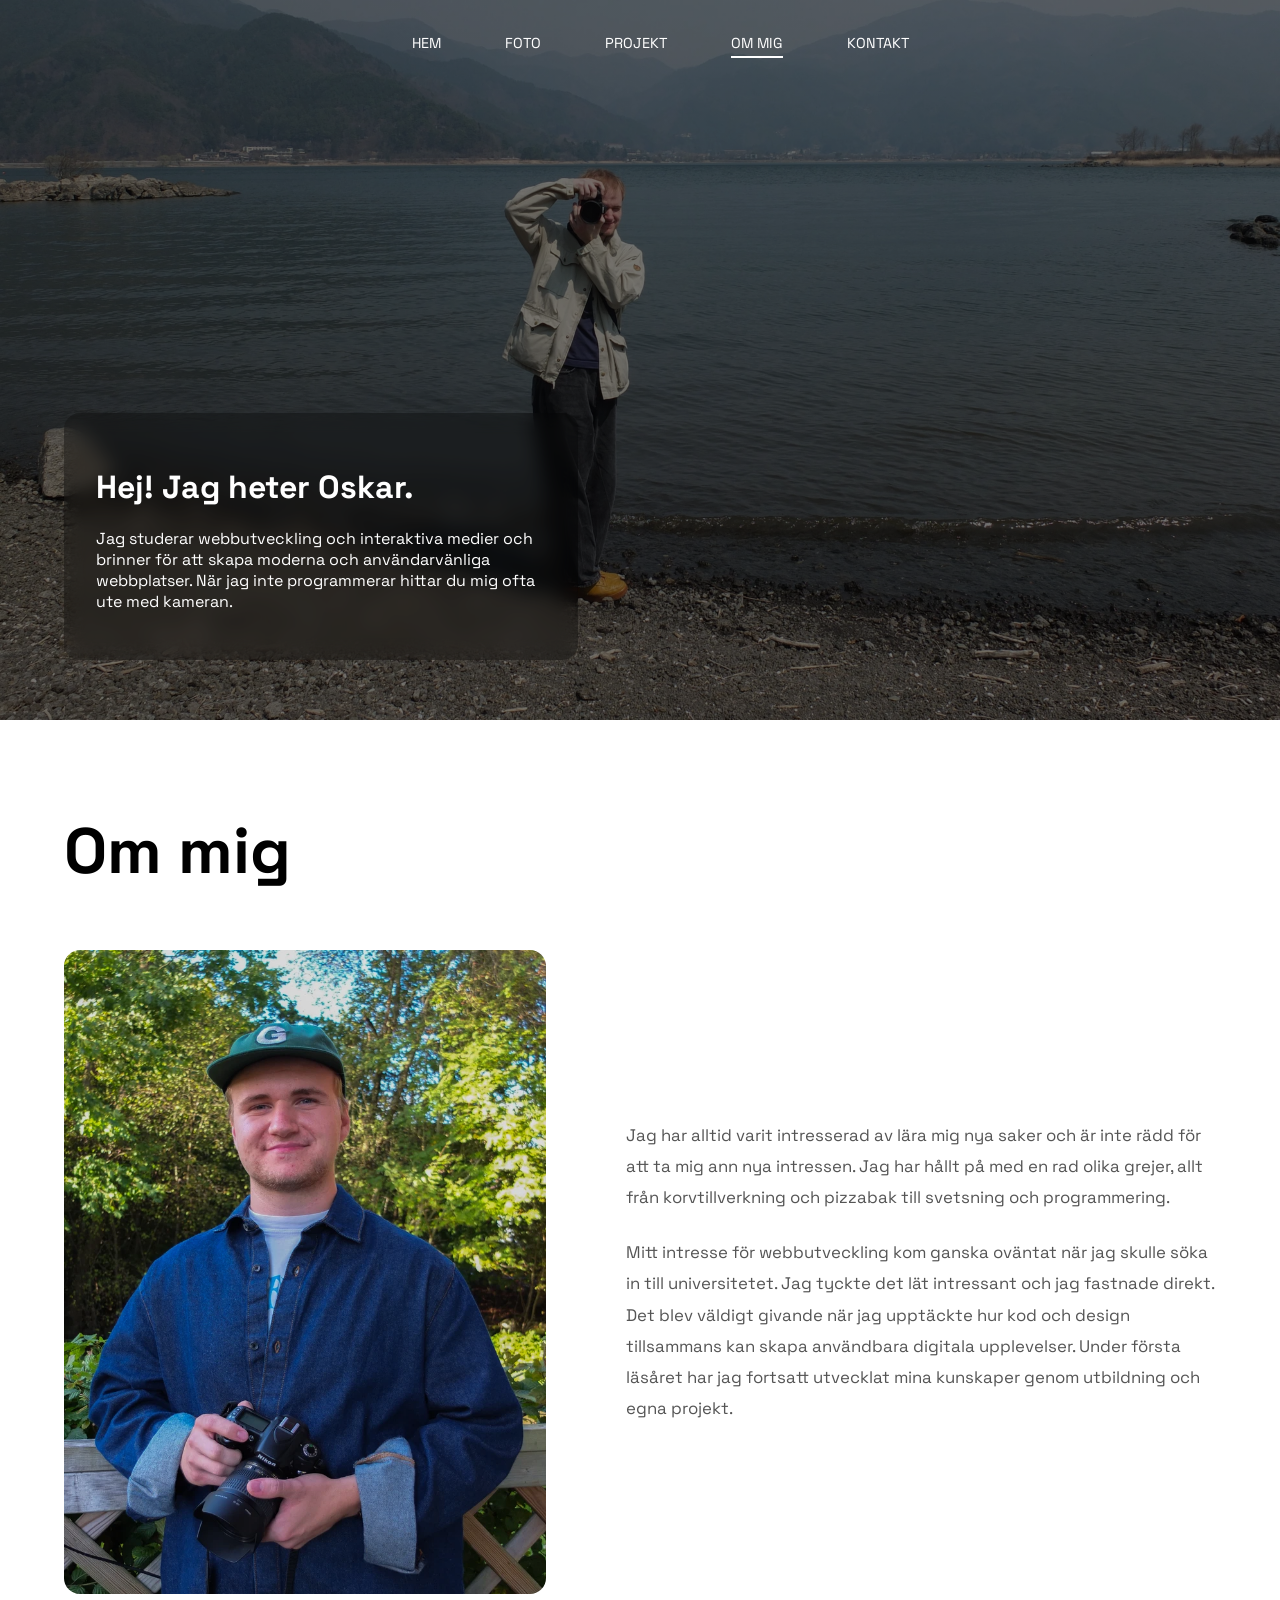
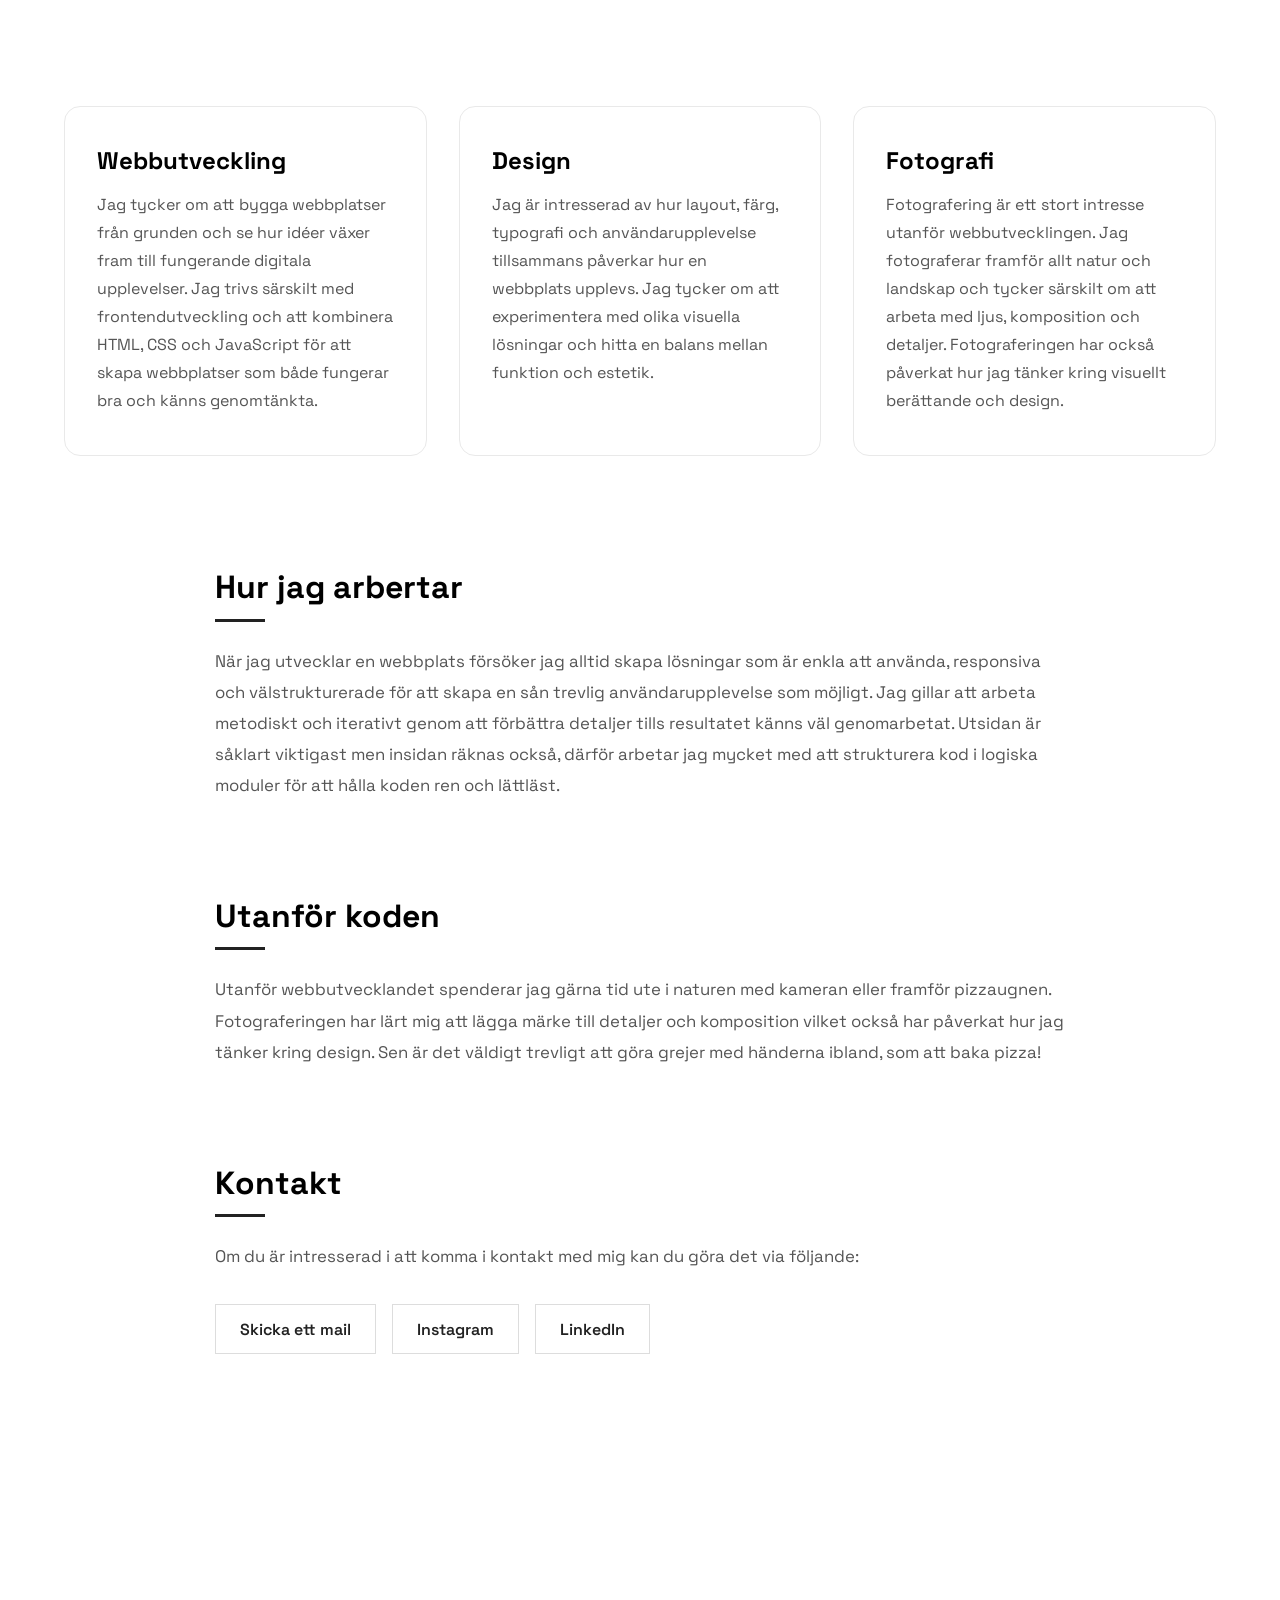
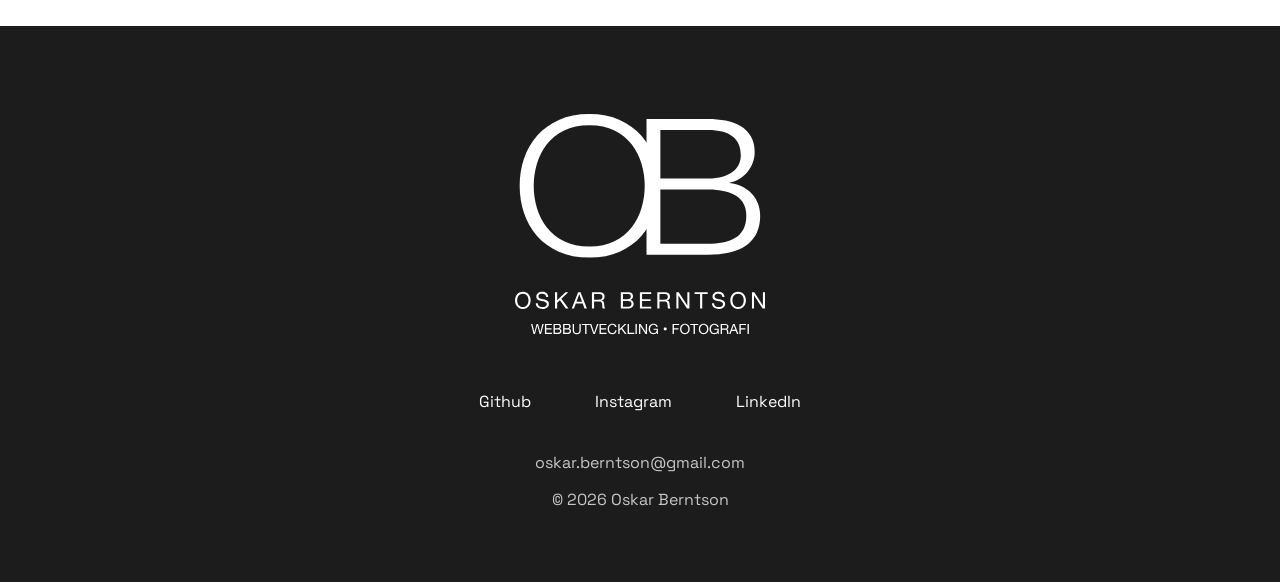
==== commit f92caec2: "Add cloudfare web analytics" ====
--- a/about.html
+++ b/about.html
@@ -148,5 +148,6 @@
       </div>
     </main>
     <footer class="footerContainer" id="footer"></footer>
+    <!-- Cloudflare Web Analytics --><script type='module' src='https://static.cloudflareinsights.com/beacon.min.js' data-cf-beacon='{"token": "c893a09d4d244a39b41b0e1233e21ff4"}'></script><!-- End Cloudflare Web Analytics -->
   </body>
 </html>
--- a/css/style.css
+++ b/css/style.css
@@ -10,7 +10,7 @@
     position: relative;
     overflow: hidden;
 
-    min-height: 100vh;
+    min-height: 100dvh;
 }
 
 .hero-bg-layer {
@@ -306,6 +306,10 @@
   display: flex;
   gap: 2rem;
   margin: 1.5rem 0;
+}
+
+.footer-logo svg {
+    width: 250px;
 }
 
 .section-title {
@@ -1046,6 +1050,54 @@
   transform: scaleX(1);
 }
 
+#scrollTop {
+  position: fixed;
+  right: 2rem;
+  bottom: 2rem;
+
+  width: 45px;
+  height: 45px;
+
+  display: flex;
+  align-items: center;
+  justify-content: center;
+
+  border: 1px solid #ddd;
+  border-radius: 50%;
+  background: white;
+
+  color: #333;
+  font-size: 1.3rem;
+
+  cursor: pointer;
+
+  opacity: 0;
+  visibility: hidden;
+
+  transition:
+    opacity 0.3s ease,
+    transform 0.3s ease;
+}
+
+#scrollTop.visible {
+  opacity: 1;
+  visibility: visible;
+}
+
+#scrollTop:hover {
+  transform: translateY(-4px);
+}
+
+#scrollTop svg {
+  width: 20px;
+  height: 20px;
+  fill: none;
+  stroke: currentColor;
+  stroke-width: 1.5;
+  stroke-linecap: round;
+  stroke-linejoin: round;
+}
+
 /* =========================================================
    RESPONSIVE
 ========================================================= */
@@ -1077,7 +1129,7 @@
   /* ---------- START HERO ---------- */
 
   #start-page-bg {
-    min-height: 100svh;
+    min-height: 100dvh;
     background-position: center;
   }
 
@@ -1331,7 +1383,7 @@
   /* ---------- START HERO ---------- */
 
   #start-page-bg {
-    min-height: 100svh;
+    min-height: 100dvh;
     background-position: center center;
   }
 
@@ -1938,3 +1990,21 @@
     font-size: 0.95rem;
   }
 }
+
+@media (max-width: 700px) {
+  #previous,
+  #next {
+    width: 40px;
+    height: 40px;
+    font-size: 1.5rem;
+    z-index: 10;
+  }
+
+  #previous {
+    left: 0.5rem;
+  }
+
+  #next {
+    right: 0.5rem;
+  }
+}
